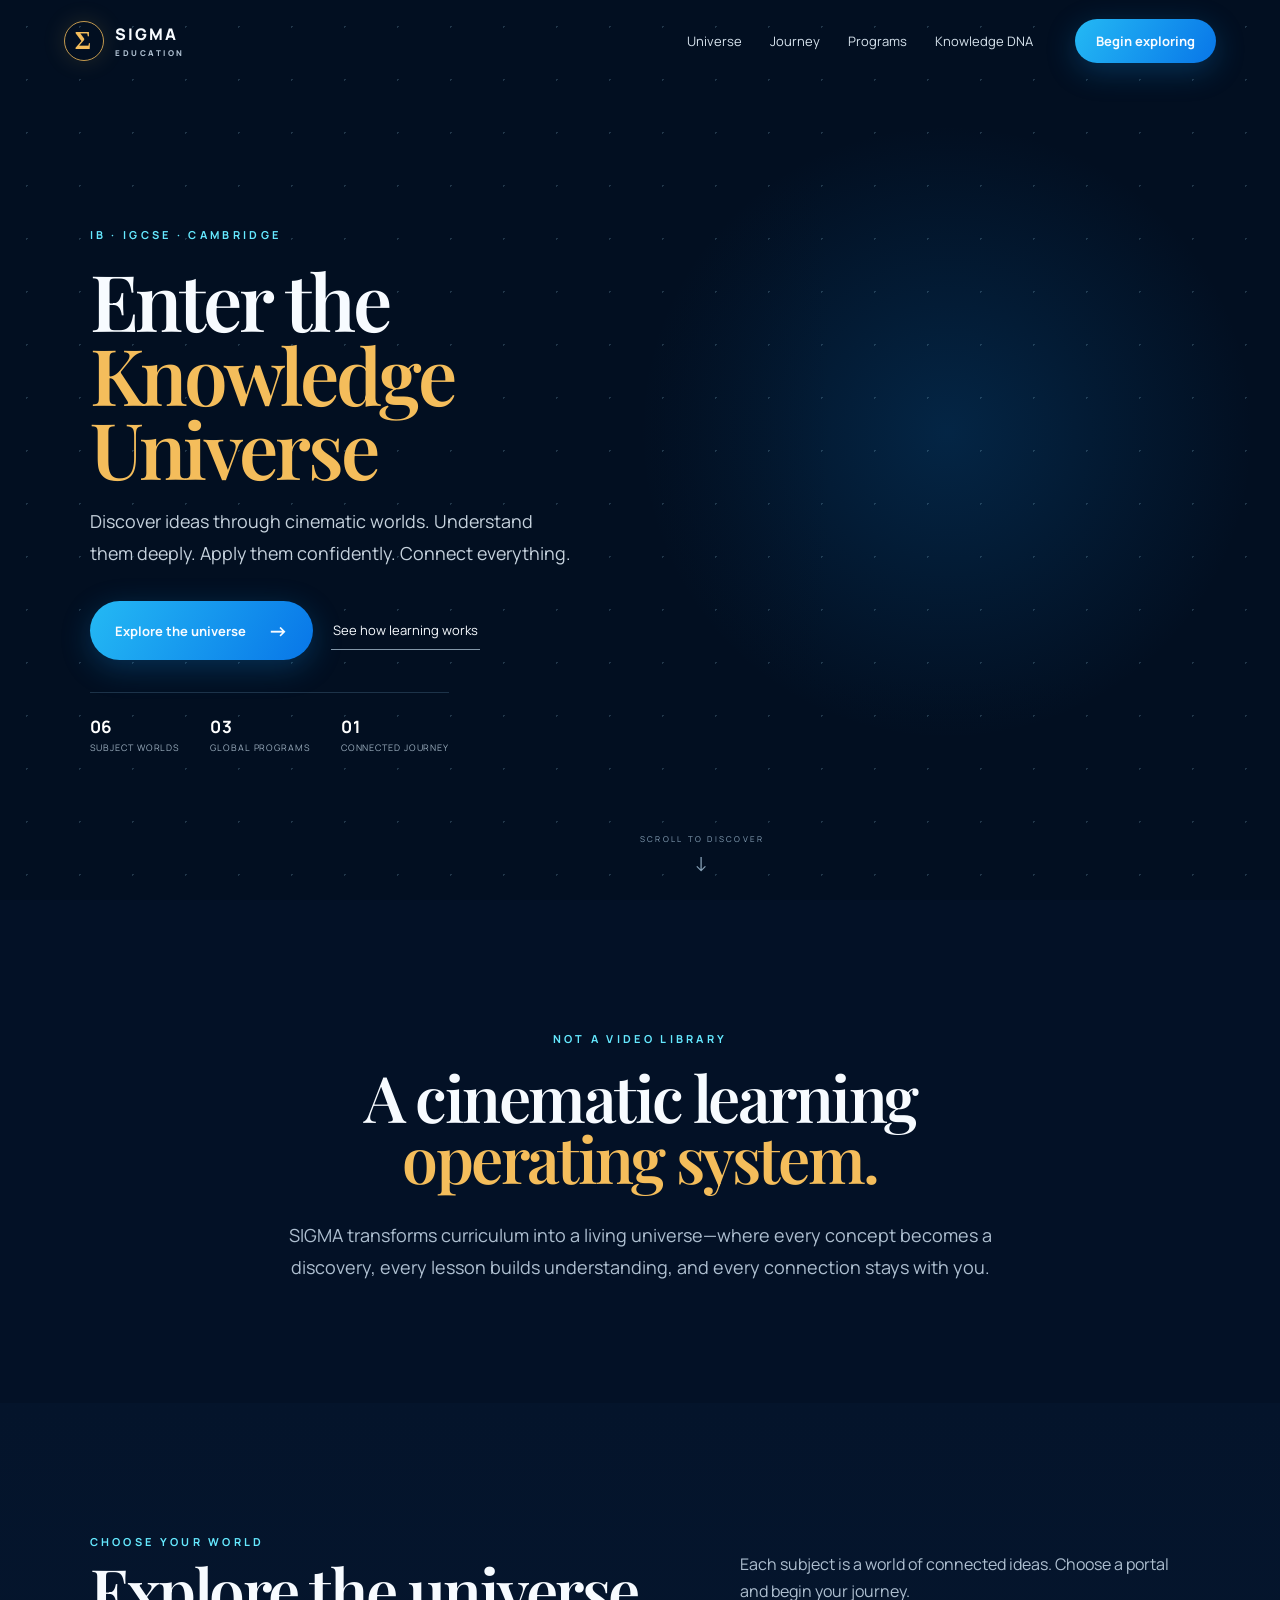
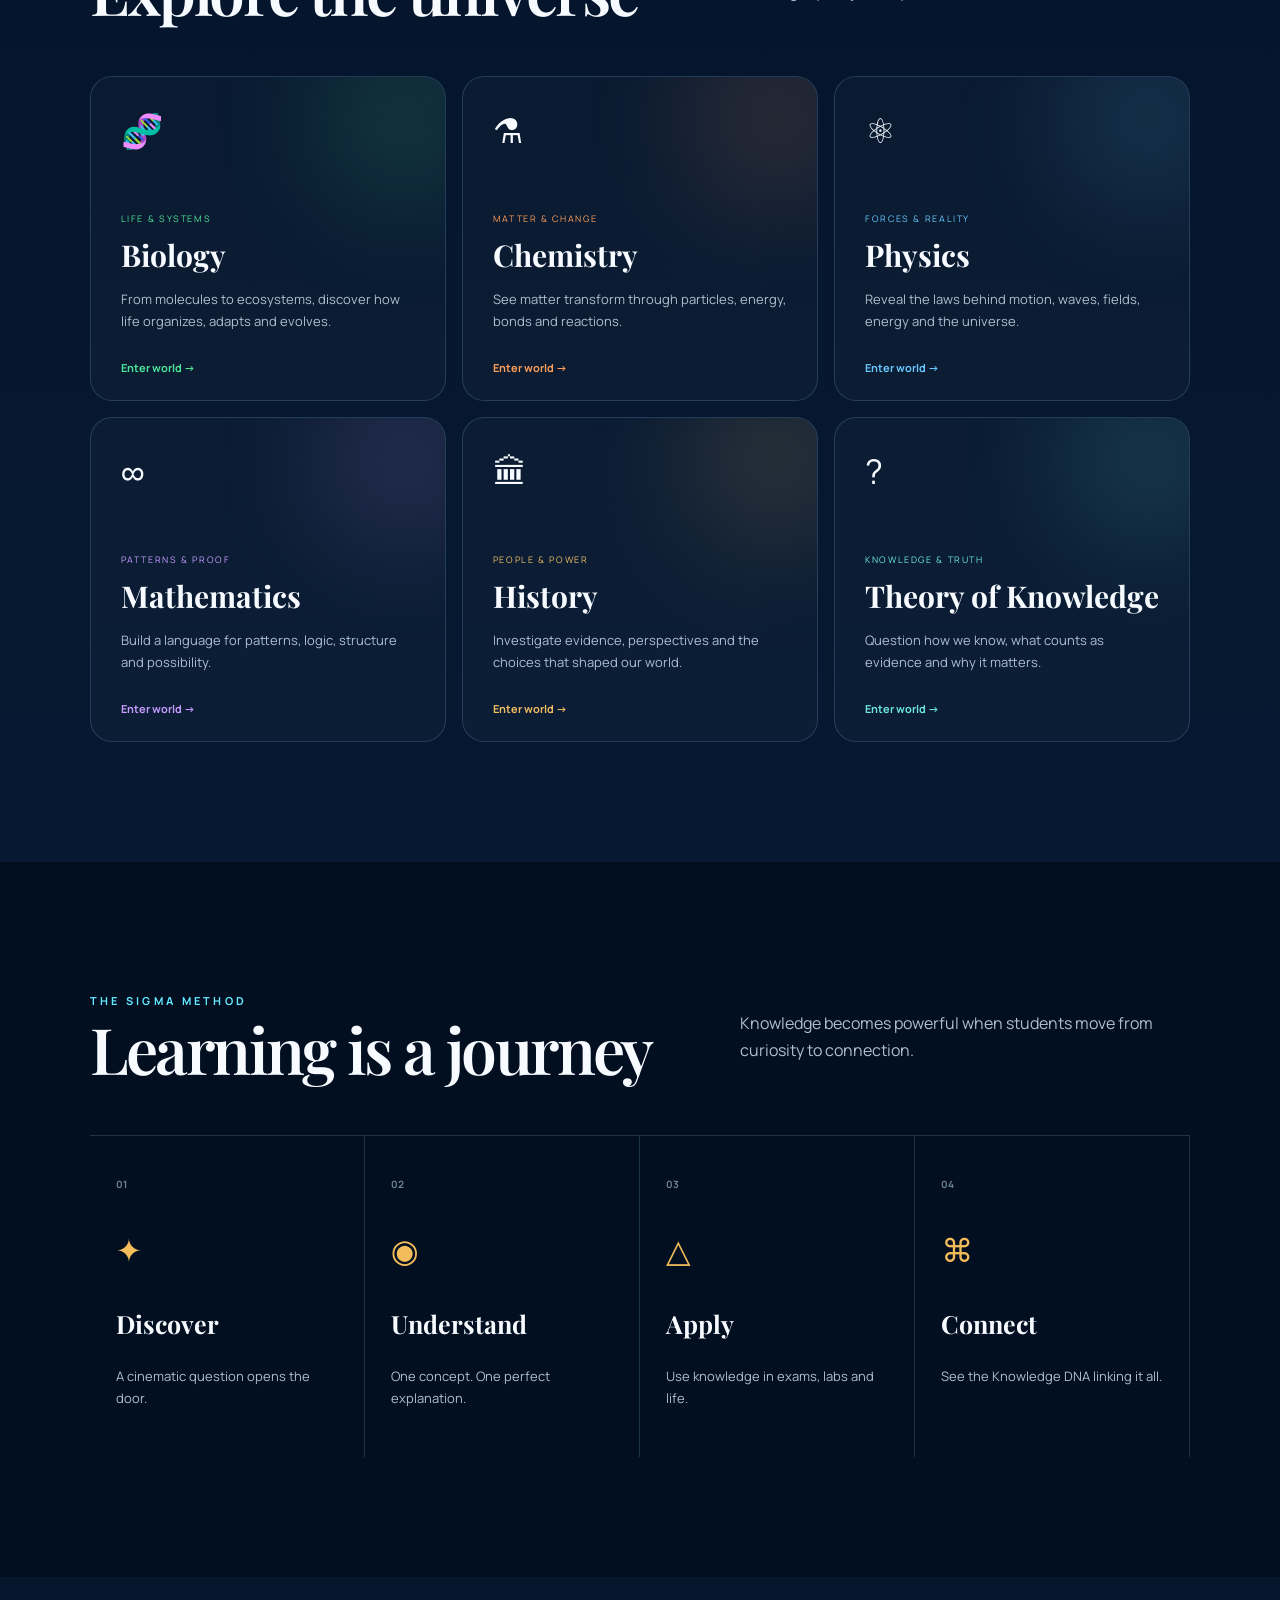
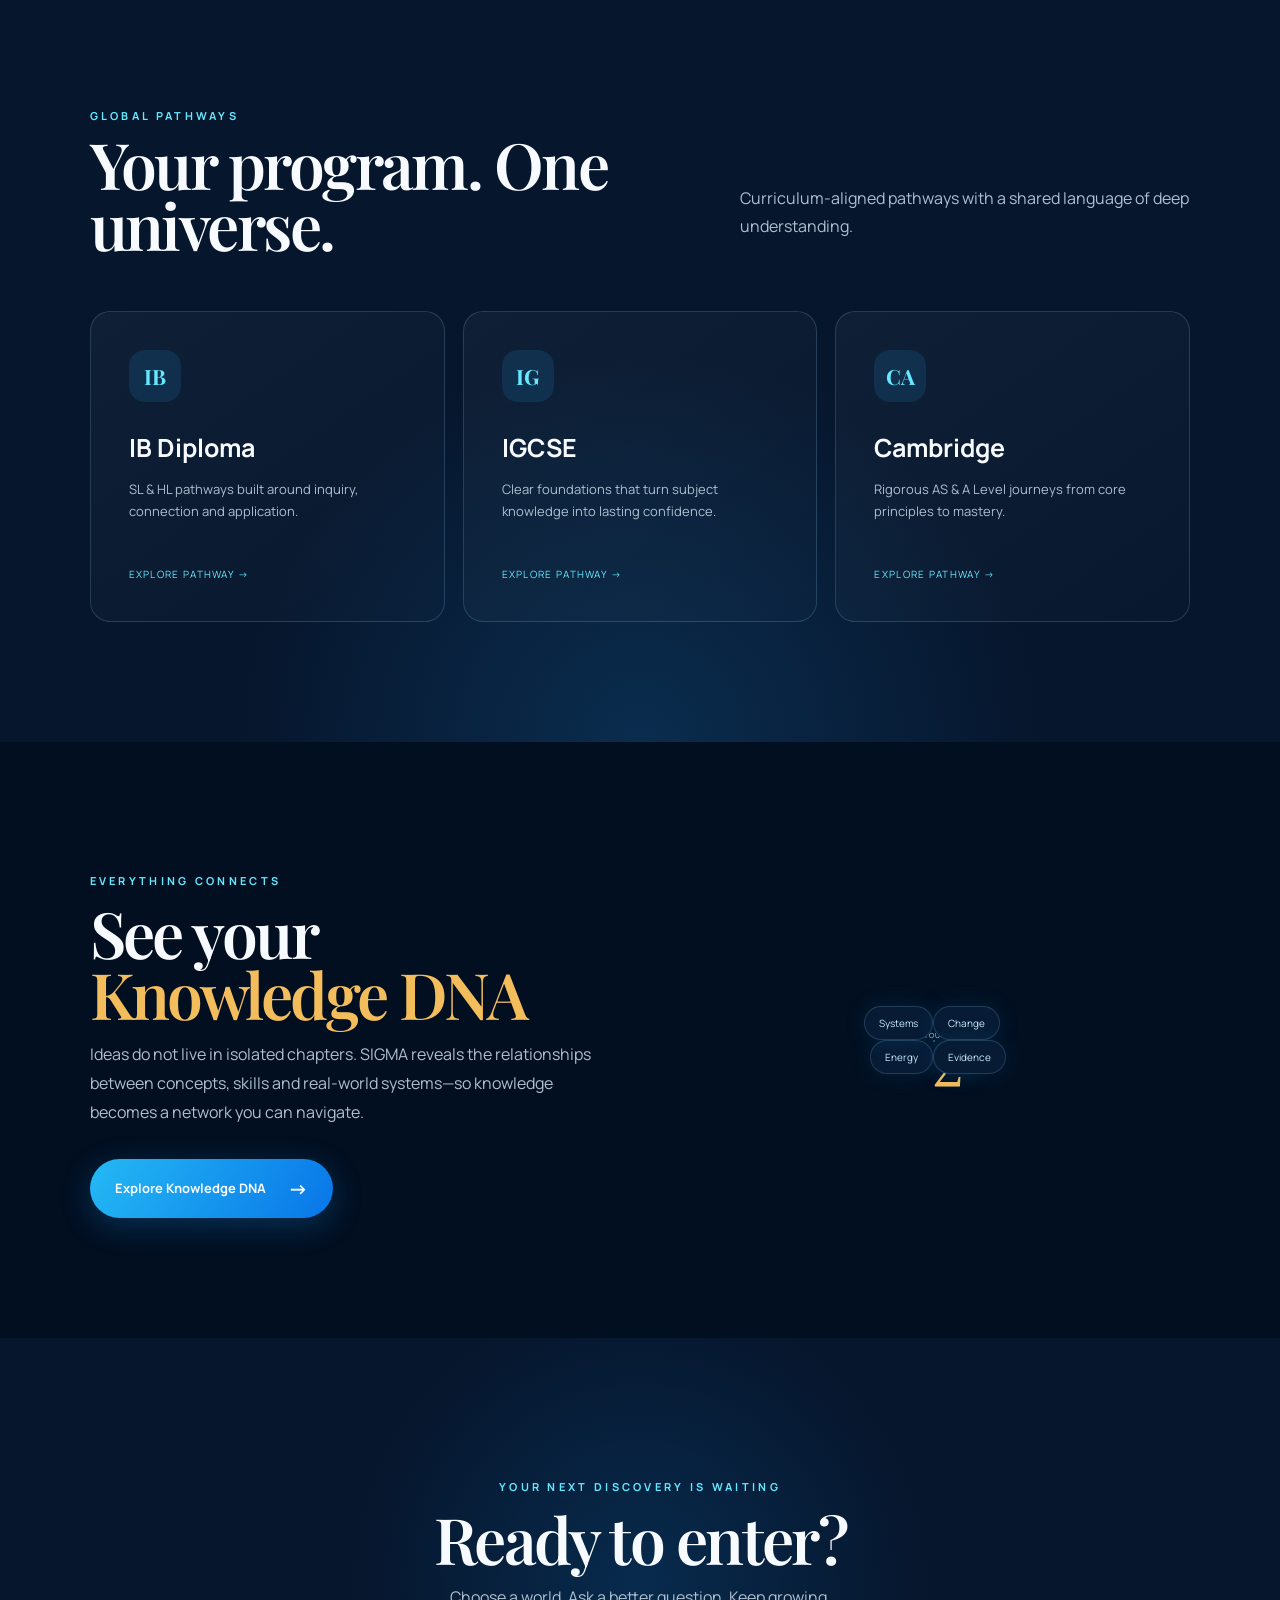
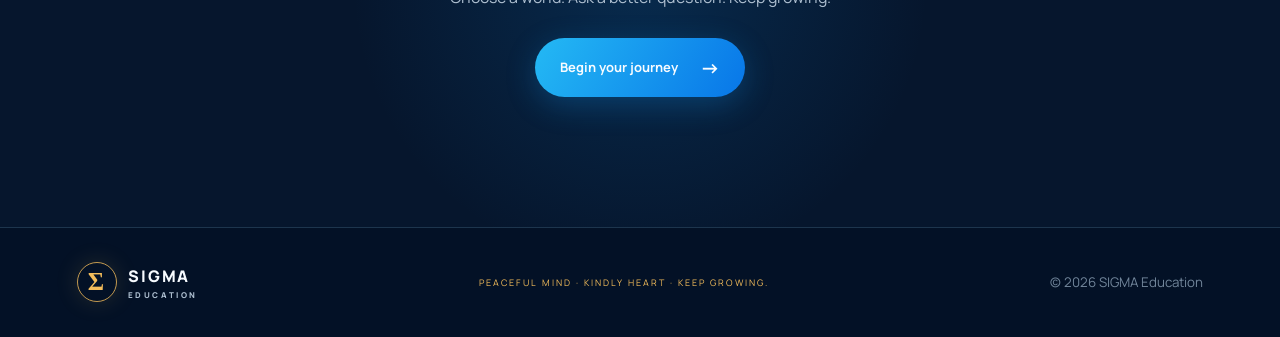
==== index.html @ 99dbd0fa "SIGMA EDUCATION V1.0" ====
<!doctype html>
<html lang="en">
<head>
  <meta charset="utf-8">
  <meta name="viewport" content="width=device-width,initial-scale=1">
  <meta name="theme-color" content="#041329">
  <meta name="description" content="SIGMA Education — a cinematic learning operating system for IB, IGCSE and Cambridge students.">
  <title>SIGMA Education — Knowledge Universe</title>
  <link rel="preconnect" href="https://fonts.googleapis.com">
  <link rel="preconnect" href="https://fonts.gstatic.com" crossorigin>
  <link href="https://fonts.googleapis.com/css2?family=Manrope:wght@400;500;600;700;800&family=Playfair+Display:wght@600;700&display=swap" rel="stylesheet">
  <link rel="stylesheet" href="styles.css">
  <script src="script.js" defer></script>
</head>
<body>
  <div class="progress" aria-hidden="true"></div>
  <header class="nav">
    <a class="brand" href="#home" aria-label="SIGMA Education home">
      <span class="brand-mark">Σ</span>
      <span>SIGMA <small>EDUCATION</small></span>
    </a>
    <button class="menu" aria-label="Open navigation" aria-expanded="false">☰</button>
    <nav>
      <a href="#universe">Universe</a>
      <a href="#journey">Journey</a>
      <a href="#programs">Programs</a>
      <a href="#dna">Knowledge DNA</a>
    </nav>
    <a class="nav-cta" href="#universe">Begin exploring</a>
  </header>

  <main>
    <section class="hero" id="home">
      <div class="stars" aria-hidden="true"></div>
      <div class="hero-copy reveal">
        <p class="eyebrow">IB · IGCSE · CAMBRIDGE</p>
        <h1>Enter the<br><span>Knowledge Universe</span></h1>
        <p class="lede">Discover ideas through cinematic worlds. Understand them deeply. Apply them confidently. Connect everything.</p>
        <div class="actions">
          <a class="primary" href="#universe">Explore the universe <span>→</span></a>
          <a class="secondary" href="#journey">See how learning works</a>
        </div>
        <div class="proof">
          <span><b>06</b> Subject worlds</span>
          <span><b>03</b> Global programs</span>
          <span><b>01</b> Connected journey</span>
        </div>
      </div>
      <div class="hero-art" role="img" aria-label="Professor Owl, Cricket, Little Ant and Sigma Water entering the Knowledge Universe"></div>
      <a class="scroll" href="#manifesto">SCROLL TO DISCOVER <i>↓</i></a>
    </section>

    <section class="manifesto section" id="manifesto">
      <p class="eyebrow">NOT A VIDEO LIBRARY</p>
      <h2>A cinematic learning<br><span>operating system.</span></h2>
      <p>SIGMA transforms curriculum into a living universe—where every concept becomes a discovery, every lesson builds understanding, and every connection stays with you.</p>
    </section>

    <section class="section universe" id="universe">
      <div class="section-head reveal">
        <div><p class="eyebrow">CHOOSE YOUR WORLD</p><h2>Explore the universe</h2></div>
        <p>Each subject is a world of connected ideas. Choose a portal and begin your journey.</p>
      </div>
      <div class="world-grid">
        <article class="world bio reveal"><span class="icon">🧬</span><small>LIFE & SYSTEMS</small><h3>Biology</h3><p>From molecules to ecosystems, discover how life organizes, adapts and evolves.</p><a href="#journey">Enter world →</a></article>
        <article class="world chem reveal"><span class="icon">⚗️</span><small>MATTER & CHANGE</small><h3>Chemistry</h3><p>See matter transform through particles, energy, bonds and reactions.</p><a href="#journey">Enter world →</a></article>
        <article class="world phys reveal"><span class="icon">⚛️</span><small>FORCES & REALITY</small><h3>Physics</h3><p>Reveal the laws behind motion, waves, fields, energy and the universe.</p><a href="#journey">Enter world →</a></article>
        <article class="world math reveal"><span class="icon">∞</span><small>PATTERNS & PROOF</small><h3>Mathematics</h3><p>Build a language for patterns, logic, structure and possibility.</p><a href="#journey">Enter world →</a></article>
        <article class="world history reveal"><span class="icon">🏛</span><small>PEOPLE & POWER</small><h3>History</h3><p>Investigate evidence, perspectives and the choices that shaped our world.</p><a href="#journey">Enter world →</a></article>
        <article class="world tok reveal"><span class="icon">?</span><small>KNOWLEDGE & TRUTH</small><h3>Theory of Knowledge</h3><p>Question how we know, what counts as evidence and why it matters.</p><a href="#journey">Enter world →</a></article>
      </div>
    </section>

    <section class="section journey" id="journey">
      <div class="section-head reveal">
        <div><p class="eyebrow">THE SIGMA METHOD</p><h2>Learning is a journey</h2></div>
        <p>Knowledge becomes powerful when students move from curiosity to connection.</p>
      </div>
      <div class="steps">
        <article class="reveal"><b>01</b><span>✦</span><h3>Discover</h3><p>A cinematic question opens the door.</p></article>
        <article class="reveal"><b>02</b><span>◉</span><h3>Understand</h3><p>One concept. One perfect explanation.</p></article>
        <article class="reveal"><b>03</b><span>△</span><h3>Apply</h3><p>Use knowledge in exams, labs and life.</p></article>
        <article class="reveal"><b>04</b><span>⌘</span><h3>Connect</h3><p>See the Knowledge DNA linking it all.</p></article>
      </div>
    </section>

    <section class="section programs" id="programs">
      <div class="section-head reveal">
        <div><p class="eyebrow">GLOBAL PATHWAYS</p><h2>Your program. One universe.</h2></div>
        <p>Curriculum-aligned pathways with a shared language of deep understanding.</p>
      </div>
      <div class="program-grid">
        <article class="reveal"><strong>IB</strong><h3>IB Diploma</h3><p>SL & HL pathways built around inquiry, connection and application.</p><span>EXPLORE PATHWAY →</span></article>
        <article class="reveal"><strong>IG</strong><h3>IGCSE</h3><p>Clear foundations that turn subject knowledge into lasting confidence.</p><span>EXPLORE PATHWAY →</span></article>
        <article class="reveal"><strong>CA</strong><h3>Cambridge</h3><p>Rigorous AS & A Level journeys from core principles to mastery.</p><span>EXPLORE PATHWAY →</span></article>
      </div>
    </section>

    <section class="section dna" id="dna">
      <div class="dna-copy reveal">
        <p class="eyebrow">EVERYTHING CONNECTS</p>
        <h2>See your<br><span>Knowledge DNA</span></h2>
        <p>Ideas do not live in isolated chapters. SIGMA reveals the relationships between concepts, skills and real-world systems—so knowledge becomes a network you can navigate.</p>
        <a class="primary" href="#home">Explore Knowledge DNA <span>→</span></a>
      </div>
      <div class="orbit reveal" aria-label="Animated knowledge network">
        <div class="ring r1"></div><div class="ring r2"></div><div class="ring r3"></div>
        <div class="core">Σ<small>YOU</small></div>
        <i class="node n1">DNA</i><i class="node n2">Energy</i><i class="node n3">Systems</i><i class="node n4">Change</i><i class="node n5">Evidence</i>
      </div>
    </section>

    <section class="closing">
      <p class="eyebrow">YOUR NEXT DISCOVERY IS WAITING</p>
      <h2>Ready to enter?</h2>
      <p>Choose a world. Ask a better question. Keep growing.</p>
      <a class="primary" href="#universe">Begin your journey <span>→</span></a>
    </section>
  </main>

  <footer>
    <div class="brand"><span class="brand-mark">Σ</span><span>SIGMA <small>EDUCATION</small></span></div>
    <p>PEACEFUL MIND · KINDLY HEART · KEEP GROWING.</p>
    <small>© 2026 SIGMA Education</small>
  </footer>
</body>
</html>
---- styles.css ----
:root{--navy:#031126;--navy2:#071c37;--blue:#22b9ff;--cyan:#65e9ff;--gold:#f4bd5b;--text:#f7fbff;--muted:#aebfd0;--line:rgba(150,214,255,.18)}
*{box-sizing:border-box}html{scroll-behavior:smooth}body{margin:0;background:var(--navy);color:var(--text);font-family:Manrope,system-ui,sans-serif;overflow-x:hidden}a{color:inherit;text-decoration:none}.progress{position:fixed;inset:0 auto auto 0;height:2px;background:linear-gradient(90deg,var(--blue),var(--gold));width:0;z-index:100}
.nav{height:82px;position:fixed;z-index:50;top:0;left:0;right:0;display:flex;align-items:center;gap:42px;padding:0 max(5vw,24px);border-bottom:1px solid transparent;transition:.3s}.nav.scrolled{height:68px;background:rgba(3,17,38,.86);backdrop-filter:blur(18px);border-color:var(--line)}.brand{display:flex;align-items:center;gap:11px;font-weight:800;letter-spacing:.12em}.brand-mark{display:grid;place-items:center;width:40px;height:40px;border:1px solid rgba(244,189,91,.8);border-radius:50%;font-family:serif;font-size:25px;color:var(--gold);box-shadow:0 0 24px rgba(244,189,91,.14)}.brand small{display:block;font-size:8px;letter-spacing:.32em;color:var(--muted);margin-top:2px}.nav nav{display:flex;gap:28px;margin-left:auto}.nav nav a{font-size:13px;color:#d7e3ed}.nav nav a:hover{color:var(--cyan)}.nav-cta,.primary{border-radius:100px;background:linear-gradient(120deg,#24b9f4,#0876e8);padding:13px 21px;font-size:13px;font-weight:700;box-shadow:0 8px 30px rgba(18,151,244,.25)}.menu{display:none;background:transparent;color:white;border:0;font-size:22px}
.hero{min-height:100vh;position:relative;display:grid;grid-template-columns:45% 55%;align-items:center;overflow:hidden;background:radial-gradient(circle at 74% 48%,rgba(9,104,176,.25),transparent 29%),#020f21}.hero:after{content:"";position:absolute;inset:0;background:linear-gradient(90deg,#020f21 0%,rgba(2,15,33,.88) 30%,transparent 65%),linear-gradient(0deg,#020f21,transparent 25%);pointer-events:none}.hero-art{position:absolute;inset:0 0 0 25%;background:url("assets/sigma-hero.png") center right/cover no-repeat;z-index:0}.stars{position:absolute;inset:0;z-index:1;background-image:radial-gradient(#aeeaff 1px,transparent 1px);background-size:53px 53px;opacity:.18;animation:drift 22s linear infinite}.hero-copy{z-index:3;position:relative;margin-left:max(7vw,28px);max-width:650px;padding-top:70px}.eyebrow{font-size:11px;letter-spacing:.3em;color:var(--cyan);font-weight:700}.hero h1,.section h2,.closing h2{font-family:"Playfair Display",serif;font-weight:600;line-height:.95;margin:21px 0;font-size:clamp(48px,6.1vw,94px);letter-spacing:-.04em}.hero h1 span,.manifesto h2 span,.dna h2 span{color:var(--gold)}.lede{font-size:clamp(16px,1.4vw,20px);line-height:1.75;max-width:580px;color:#c6d2dd}.actions{display:flex;gap:18px;align-items:center;margin:32px 0}.primary{display:inline-flex;gap:22px;align-items:center;padding:16px 25px}.primary span{font-size:20px}.secondary{font-size:13px;border-bottom:1px solid #8296a8;padding:10px 2px}.proof{display:flex;gap:30px;padding-top:22px;border-top:1px solid var(--line);width:max-content}.proof span{font-size:9px;color:#9badbd;text-transform:uppercase;letter-spacing:.1em}.proof b{display:block;color:white;font-size:17px;margin-bottom:3px}.scroll{position:absolute;z-index:4;bottom:24px;left:50%;font-size:8px;letter-spacing:.28em;color:#88a2b8}.scroll i{display:block;text-align:center;font-size:20px;margin-top:5px;font-style:normal;animation:bob 1.8s infinite}
.section{padding:120px max(7vw,28px)}.manifesto{text-align:center;max-width:1000px;margin:auto}.manifesto h2,.section h2,.closing h2{font-size:clamp(40px,5vw,72px)}.manifesto>p:last-child{max-width:720px;margin:30px auto 0;color:var(--muted);font-size:18px;line-height:1.8}.section-head{display:flex;justify-content:space-between;align-items:end;gap:30px;margin-bottom:55px}.section-head h2{margin:10px 0 0}.section-head>p{max-width:450px;color:var(--muted);line-height:1.7}
.universe{background:linear-gradient(180deg,#04142b,#071932)}.world-grid{display:grid;grid-template-columns:repeat(3,1fr);gap:16px}.world{min-height:325px;border:1px solid var(--line);border-radius:22px;padding:30px;position:relative;overflow:hidden;background:rgba(255,255,255,.025);transition:.35s}.world:after{content:"";position:absolute;width:180px;height:180px;border-radius:50%;filter:blur(60px);opacity:.15;right:-50px;top:-50px;background:var(--accent)}.world:hover{transform:translateY(-7px);border-color:color-mix(in srgb,var(--accent),transparent 45%);box-shadow:0 20px 50px rgba(0,0,0,.24)}.world .icon{font-size:34px;display:block;margin-bottom:52px}.world small{color:var(--accent);letter-spacing:.18em;font-size:9px}.world h3{font-family:"Playfair Display";font-size:30px;margin:8px 0}.world p{color:var(--muted);font-size:13px;line-height:1.7}.world a{position:absolute;bottom:25px;font-size:11px;font-weight:700;color:var(--accent)}.bio{--accent:#4de699}.chem{--accent:#ff9e59}.phys{--accent:#69c8ff}.math{--accent:#c69cff}.history{--accent:#efbd62}.tok{--accent:#6be7e0}
.journey{background:#020f21}.steps{display:grid;grid-template-columns:repeat(4,1fr);border-top:1px solid var(--line)}.steps article{position:relative;padding:35px 26px;border-right:1px solid var(--line)}.steps b{font-size:10px;color:#6d8397}.steps span{display:block;font-size:32px;color:var(--gold);margin:35px 0}.steps h3{font-family:"Playfair Display";font-size:25px}.steps p{font-size:13px;color:var(--muted);line-height:1.7}
.programs{background:radial-gradient(circle at 50% 100%,rgba(23,112,178,.25),transparent 40%),#06162d}.program-grid{display:grid;grid-template-columns:repeat(3,1fr);gap:18px}.program-grid article{padding:38px;border:1px solid var(--line);border-radius:20px;background:linear-gradient(145deg,rgba(255,255,255,.04),rgba(255,255,255,.01))}.program-grid strong{display:grid;place-items:center;width:52px;height:52px;border-radius:16px;background:rgba(37,183,255,.12);color:var(--cyan);font-family:"Playfair Display";font-size:21px}.program-grid h3{font-size:25px;margin:28px 0 10px}.program-grid p{color:var(--muted);font-size:13px;line-height:1.7;min-height:70px}.program-grid span{font-size:10px;letter-spacing:.13em;color:var(--cyan)}
.dna{display:grid;grid-template-columns:1fr 1fr;align-items:center;gap:70px;background:#020f21}.dna h2{margin:15px 0}.dna-copy>p:not(.eyebrow){color:var(--muted);line-height:1.8;max-width:580px;margin-bottom:32px}.orbit{position:relative;aspect-ratio:1;max-width:520px;margin:auto}.ring{position:absolute;border:1px solid rgba(67,200,255,.22);border-radius:50%;inset:15%;animation:spin 22s linear infinite}.r2{inset:4%;animation-direction:reverse;animation-duration:30s}.r3{inset:28%;animation-duration:16s}.core{position:absolute;inset:40%;border-radius:50%;display:grid;place-items:center;background:radial-gradient(circle,#1b8ccb,#052141 65%);box-shadow:0 0 65px rgba(34,185,255,.33);font-family:serif;font-size:52px;color:var(--gold)}.core small{position:absolute;bottom:16%;font:7px Manrope;letter-spacing:.2em;color:#bfeaff}.node{position:absolute;padding:9px 14px;border-radius:100px;border:1px solid var(--line);background:#071b35;font:10px Manrope;color:#caeaff;font-style:normal;box-shadow:0 0 25px rgba(34,185,255,.1)}.n1{top:7%;left:43%}.n2{top:28%;right:0}.n3{bottom:12%;right:15%}.n4{bottom:16%;left:8%}.n5{top:25%;left:0}
.closing{text-align:center;padding:130px 25px;background:radial-gradient(circle at 50% 50%,rgba(12,104,173,.25),transparent 42%),#06162d}.closing h2{margin:15px}.closing>p:not(.eyebrow){color:var(--muted);margin-bottom:30px}footer{min-height:110px;padding:25px max(6vw,25px);display:flex;align-items:center;justify-content:space-between;border-top:1px solid var(--line);gap:30px}footer p{font-size:9px;letter-spacing:.22em;color:var(--gold)}footer>small{color:#71859a}
.reveal{opacity:0;transform:translateY(24px);transition:opacity .8s,transform .8s}.reveal.visible{opacity:1;transform:none}@keyframes drift{to{background-position:53px 53px}}@keyframes bob{50%{transform:translateY(7px)}}@keyframes spin{to{transform:rotate(360deg)}}
@media(max-width:900px){.nav nav,.nav-cta{display:none}.menu{display:block;margin-left:auto}.nav.open nav{display:flex;position:absolute;top:68px;left:18px;right:18px;flex-direction:column;padding:25px;border:1px solid var(--line);border-radius:18px;background:#06172e}.hero{grid-template-columns:1fr}.hero-art{inset:0 0 10% 8%;opacity:.58;background-position:62% center}.hero:after{background:linear-gradient(90deg,rgba(2,15,33,.95),rgba(2,15,33,.25)),linear-gradient(0deg,#020f21,transparent 35%)}.hero-copy{margin:0;padding:130px 28px 80px;align-self:end}.proof{max-width:100%;gap:18px}.world-grid,.program-grid{grid-template-columns:1fr 1fr}.steps{grid-template-columns:1fr 1fr}.dna{grid-template-columns:1fr}.section-head{align-items:start;flex-direction:column}.scroll{display:none}}
@media(max-width:600px){.section{padding:85px 22px}.hero h1{font-size:52px}.actions{align-items:flex-start;flex-direction:column}.world-grid,.program-grid,.steps{grid-template-columns:1fr}.steps article{border-right:0;border-bottom:1px solid var(--line)}.world{min-height:310px}.proof span{font-size:7px}.orbit{width:100%}footer{flex-direction:column;text-align:center;padding:35px}}
@media(prefers-reduced-motion:reduce){*{scroll-behavior:auto!important;animation:none!important;transition:none!important}.reveal{opacity:1;transform:none}}
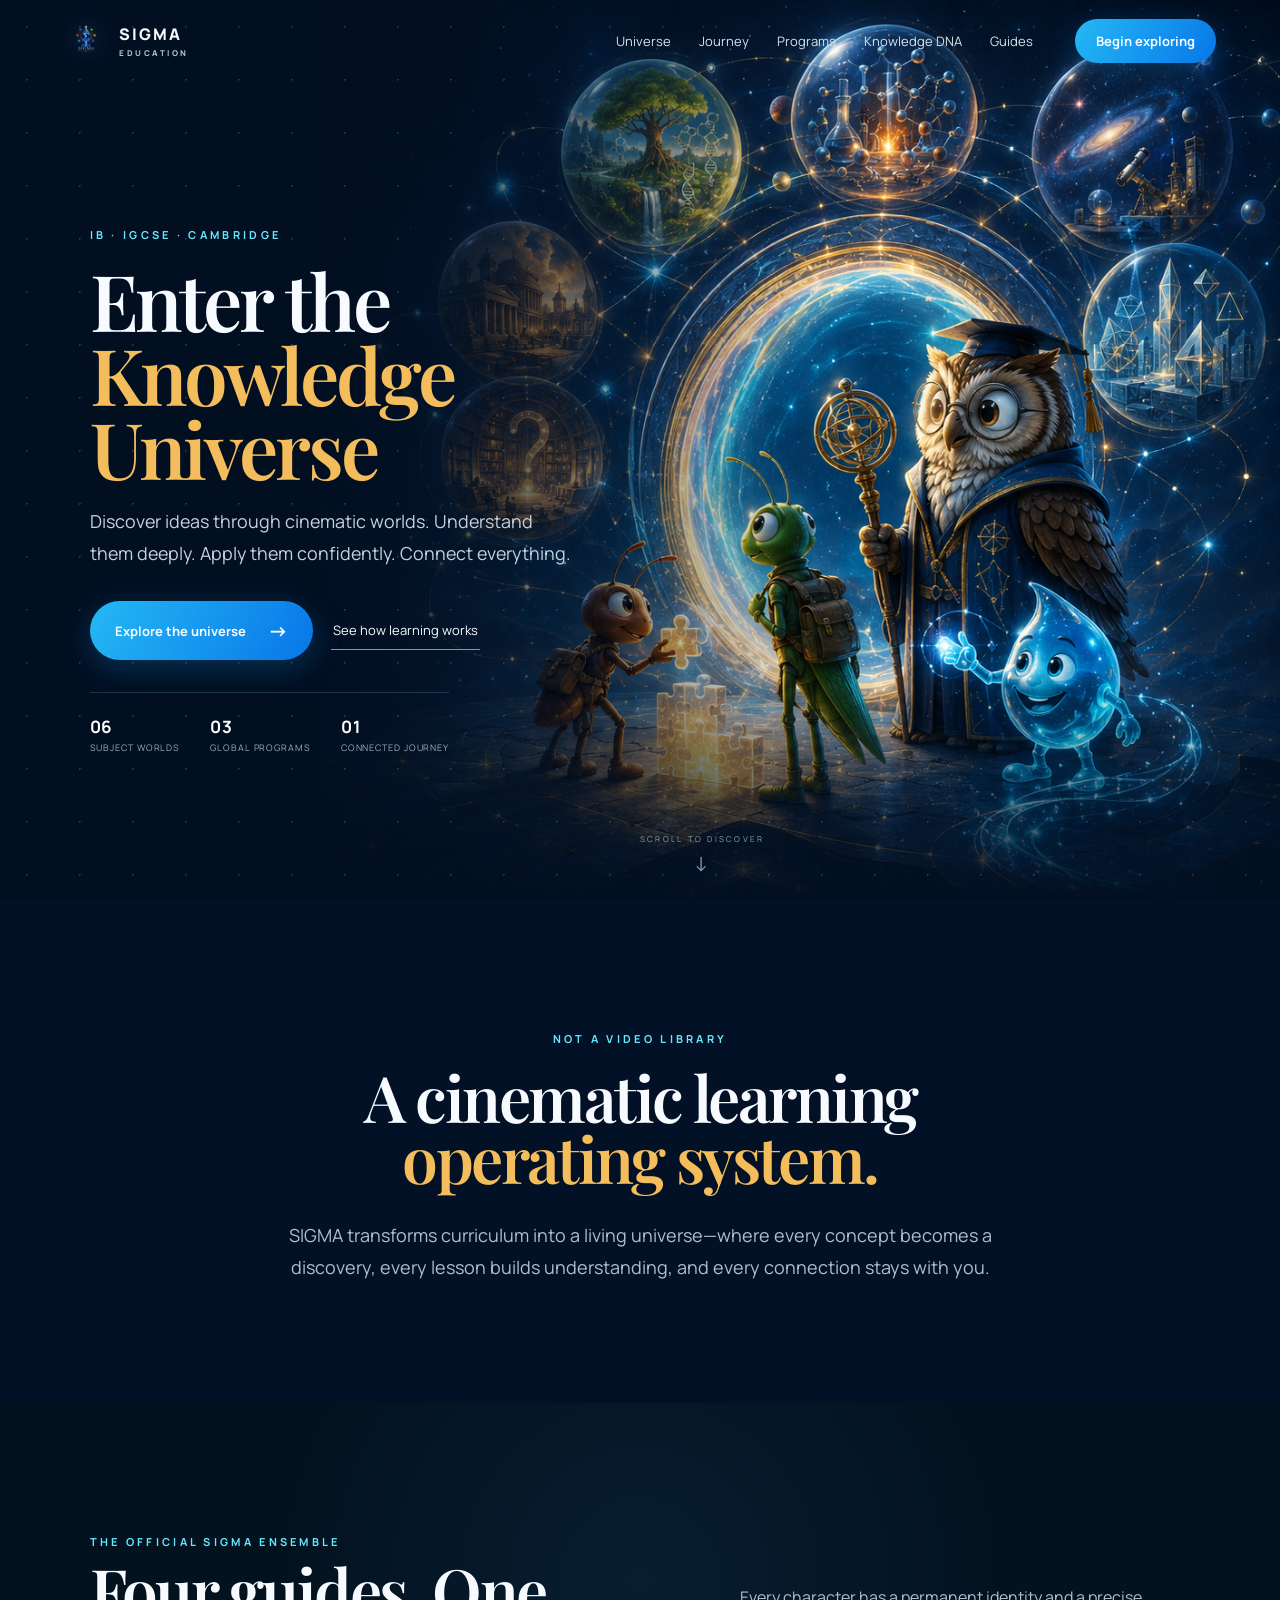
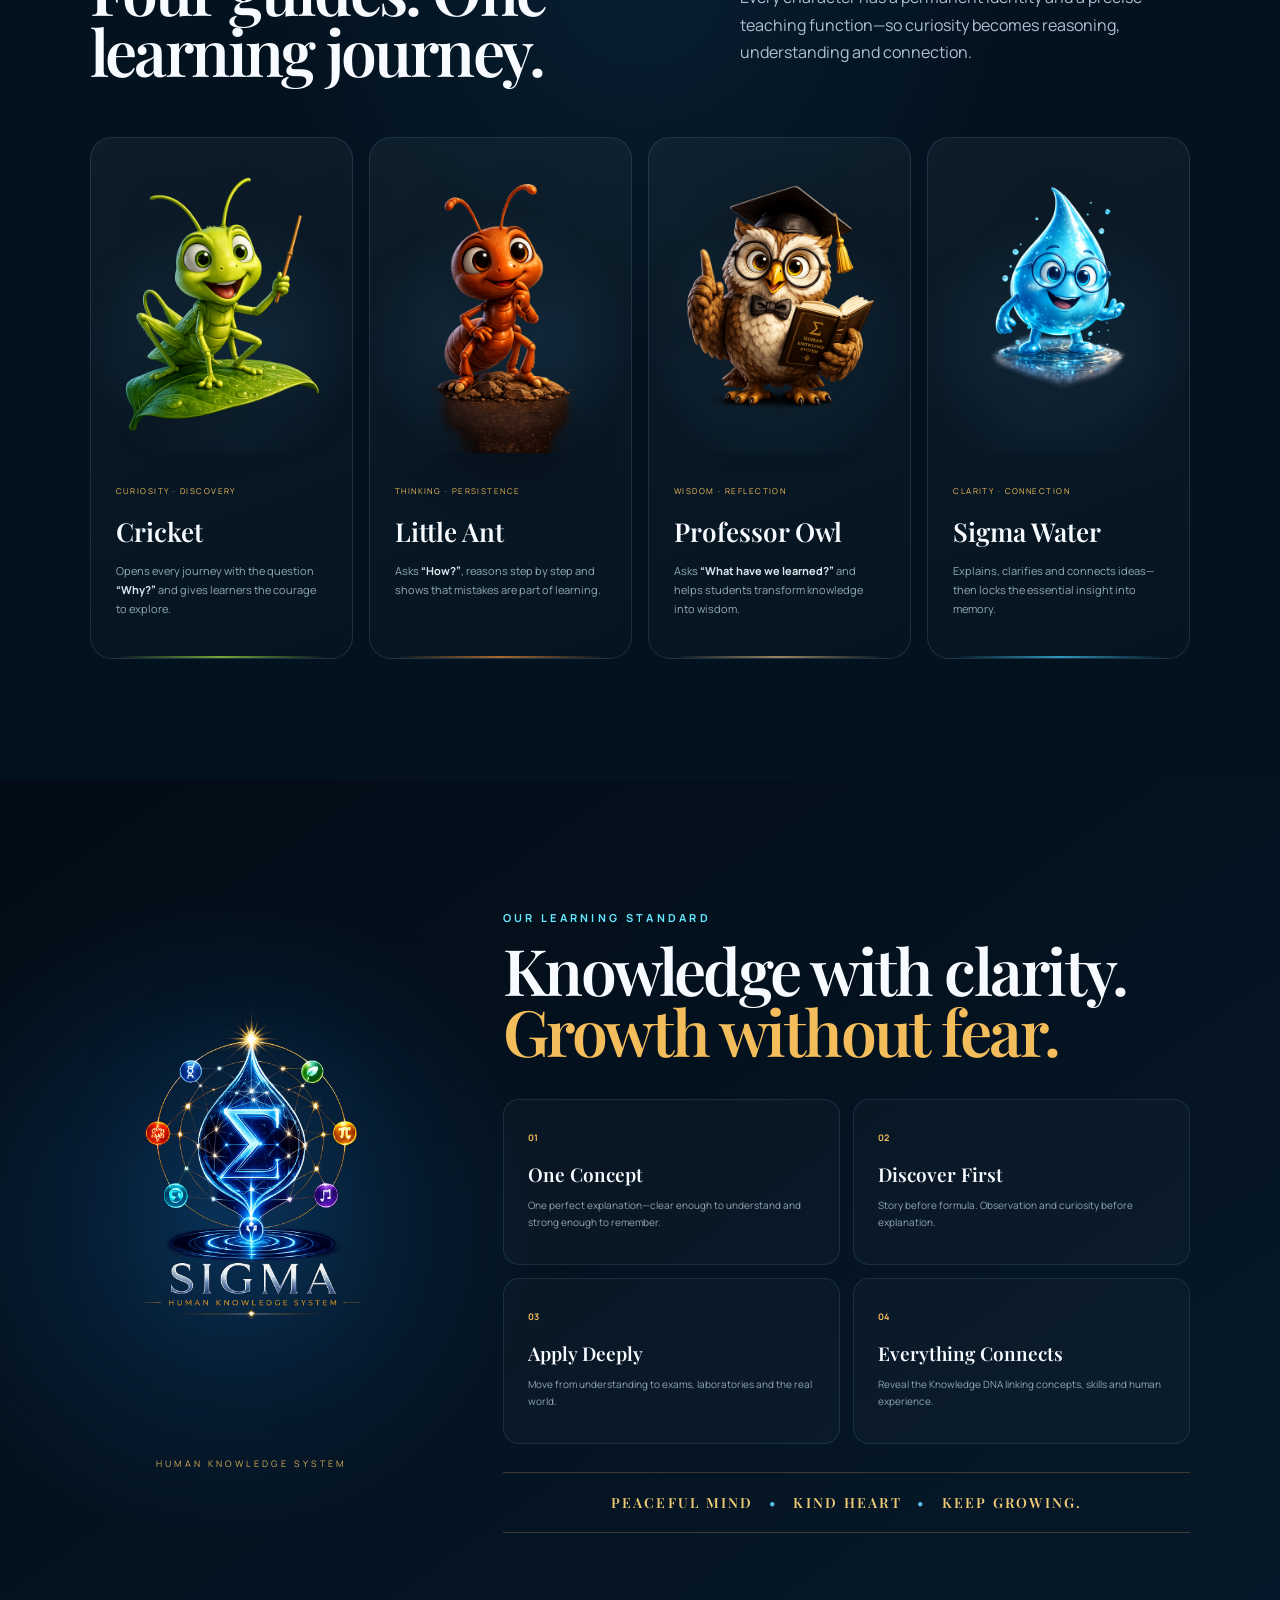
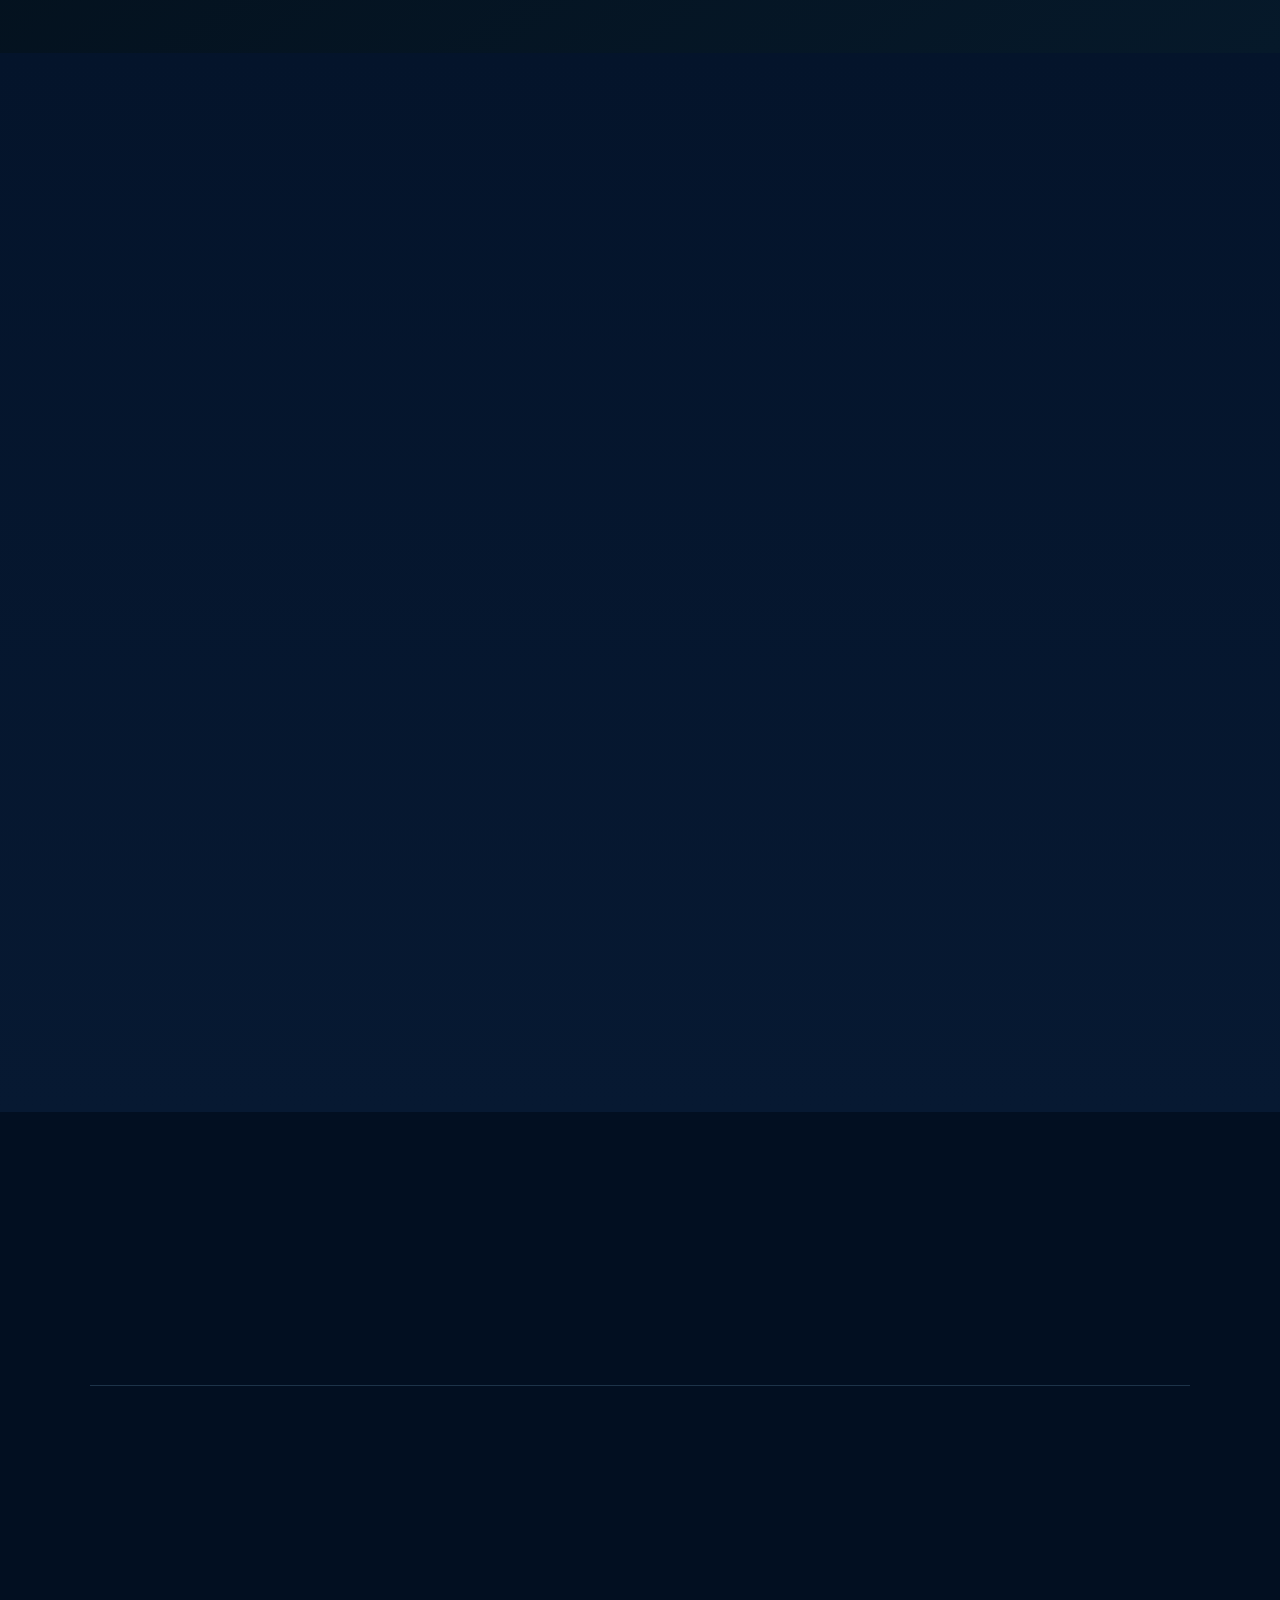
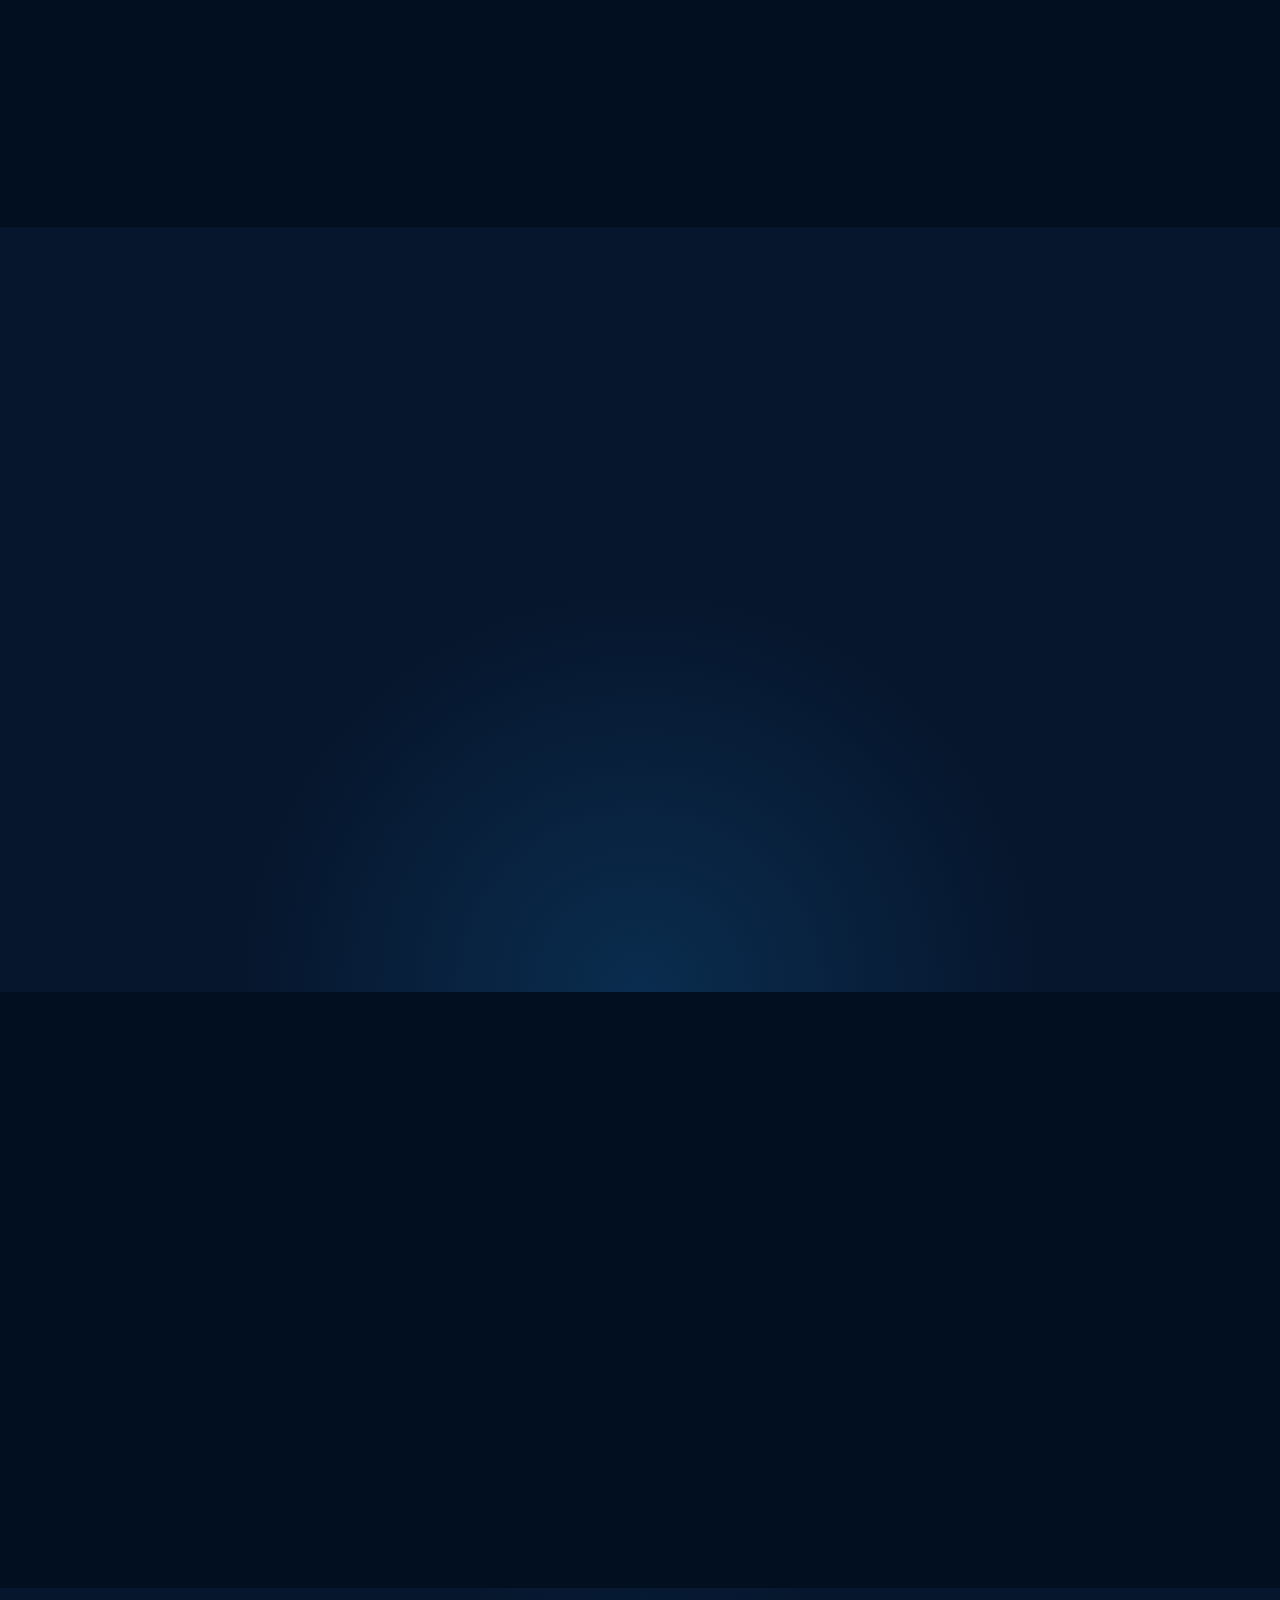
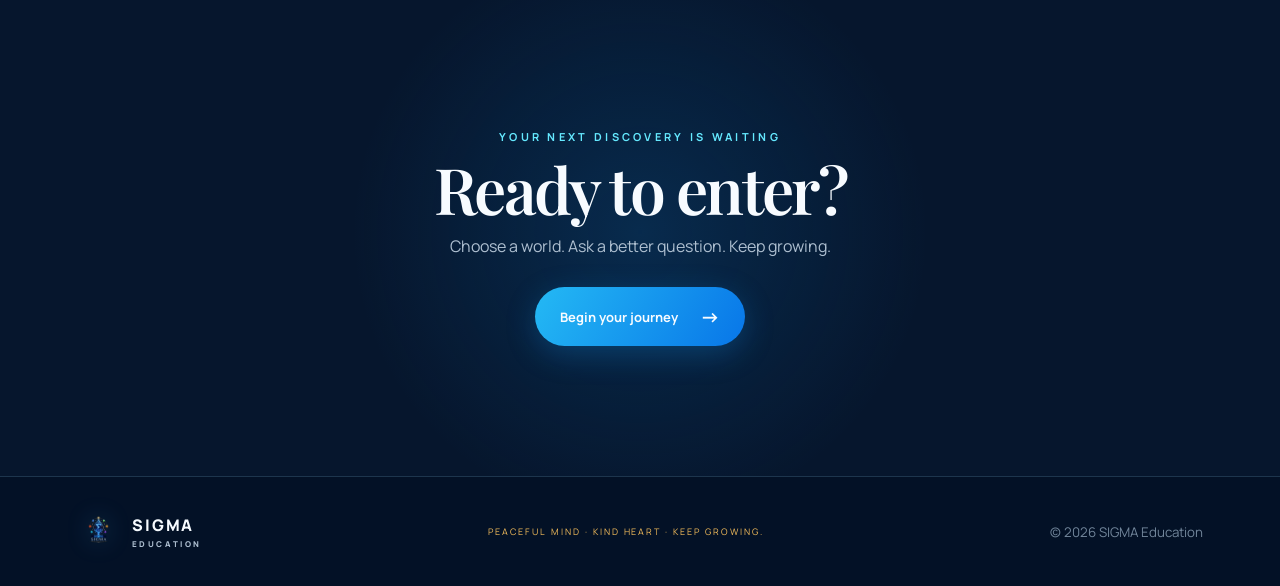
==== commit 502608a3: "SIGMA_WEB_Official_Identity_Update" ====
--- a/index.html
+++ b/index.html
@@ -16,7 +16,7 @@
   <div class="progress" aria-hidden="true"></div>
   <header class="nav">
     <a class="brand" href="#home" aria-label="SIGMA Education home">
-      <span class="brand-mark">Σ</span>
+      <img class="brand-logo" src="sigma-official-logo.png" alt="">
       <span>SIGMA <small>EDUCATION</small></span>
     </a>
     <button class="menu" aria-label="Open navigation" aria-expanded="false">☰</button>
@@ -25,6 +25,7 @@
       <a href="#journey">Journey</a>
       <a href="#programs">Programs</a>
       <a href="#dna">Knowledge DNA</a>
+      <a href="#guides">Guides</a>
     </nav>
     <a class="nav-cta" href="#universe">Begin exploring</a>
   </header>
@@ -56,13 +57,41 @@
       <p>SIGMA transforms curriculum into a living universe—where every concept becomes a discovery, every lesson builds understanding, and every connection stays with you.</p>
     </section>
 
+    <section class="section guides" id="guides">
+      <div class="section-head reveal">
+        <div><p class="eyebrow">THE OFFICIAL SIGMA ENSEMBLE</p><h2>Four guides. One learning journey.</h2></div>
+        <p>Every character has a permanent identity and a precise teaching function—so curiosity becomes reasoning, understanding and connection.</p>
+      </div>
+      <div class="guide-grid">
+        <article class="guide-card cricket reveal"><div class="guide-portrait"><img src="sigma-cricket.png" alt="Cricket, the green curiosity guide"></div><small>CURIOSITY · DISCOVERY</small><h3>Cricket</h3><p>Opens every journey with the question <strong>“Why?”</strong> and gives learners the courage to explore.</p></article>
+        <article class="guide-card ant reveal"><div class="guide-portrait"><img src="sigma-little-ant.png" alt="Little Ant, the orange reasoning guide"></div><small>THINKING · PERSISTENCE</small><h3>Little Ant</h3><p>Asks <strong>“How?”</strong>, reasons step by step and shows that mistakes are part of learning.</p></article>
+        <article class="guide-card owl reveal"><div class="guide-portrait"><img src="sigma-professor-owl.png" alt="Professor Owl, the wisdom guide"></div><small>WISDOM · REFLECTION</small><h3>Professor Owl</h3><p>Asks <strong>“What have we learned?”</strong> and helps students transform knowledge into wisdom.</p></article>
+        <article class="guide-card water reveal"><div class="guide-portrait"><img src="sigma-water.png" alt="Sigma Water, the knowledge connector"></div><small>CLARITY · CONNECTION</small><h3>Sigma Water</h3><p>Explains, clarifies and connects ideas—then locks the essential insight into memory.</p></article>
+      </div>
+    </section>
+
+    <section class="section sigma-standard" id="standard">
+      <div class="standard-brand reveal"><img src="sigma-official-logo.png" alt="Official SIGMA Human Knowledge System logo"><p>HUMAN KNOWLEDGE SYSTEM</p></div>
+      <div class="standard-copy reveal">
+        <p class="eyebrow">OUR LEARNING STANDARD</p>
+        <h2>Knowledge with clarity.<br><span>Growth without fear.</span></h2>
+        <div class="principle-grid">
+          <article><b>01</b><h3>One Concept</h3><p>One perfect explanation—clear enough to understand and strong enough to remember.</p></article>
+          <article><b>02</b><h3>Discover First</h3><p>Story before formula. Observation and curiosity before explanation.</p></article>
+          <article><b>03</b><h3>Apply Deeply</h3><p>Move from understanding to exams, laboratories and the real world.</p></article>
+          <article><b>04</b><h3>Everything Connects</h3><p>Reveal the Knowledge DNA linking concepts, skills and human experience.</p></article>
+        </div>
+        <blockquote>PEACEFUL MIND <i>•</i> KIND HEART <i>•</i> KEEP GROWING.</blockquote>
+      </div>
+    </section>
+
     <section class="section universe" id="universe">
       <div class="section-head reveal">
         <div><p class="eyebrow">CHOOSE YOUR WORLD</p><h2>Explore the universe</h2></div>
         <p>Each subject is a world of connected ideas. Choose a portal and begin your journey.</p>
       </div>
       <div class="world-grid">
-        <article class="world bio reveal"><span class="icon">🧬</span><small>LIFE & SYSTEMS</small><h3>Biology</h3><p>From molecules to ecosystems, discover how life organizes, adapts and evolves.</p><a href="#journey">Enter world →</a></article>
+        <article class="world bio reveal"><span class="icon">🧬</span><small>LIFE & SYSTEMS</small><h3>Biology</h3><p>From molecules to ecosystems, discover how life organizes, adapts and evolves.</p><a href="biology.html">Enter world →</a></article>
         <article class="world chem reveal"><span class="icon">⚗️</span><small>MATTER & CHANGE</small><h3>Chemistry</h3><p>See matter transform through particles, energy, bonds and reactions.</p><a href="#journey">Enter world →</a></article>
         <article class="world phys reveal"><span class="icon">⚛️</span><small>FORCES & REALITY</small><h3>Physics</h3><p>Reveal the laws behind motion, waves, fields, energy and the universe.</p><a href="#journey">Enter world →</a></article>
         <article class="world math reveal"><span class="icon">∞</span><small>PATTERNS & PROOF</small><h3>Mathematics</h3><p>Build a language for patterns, logic, structure and possibility.</p><a href="#journey">Enter world →</a></article>
@@ -119,8 +148,8 @@
   </main>
 
   <footer>
-    <div class="brand"><span class="brand-mark">Σ</span><span>SIGMA <small>EDUCATION</small></span></div>
-    <p>PEACEFUL MIND · KINDLY HEART · KEEP GROWING.</p>
+    <div class="brand"><img class="brand-logo" src="sigma-official-logo.png" alt=""><span>SIGMA <small>EDUCATION</small></span></div>
+    <p>PEACEFUL MIND · KIND HEART · KEEP GROWING.</p>
     <small>© 2026 SIGMA Education</small>
   </footer>
 </body>
--- a/styles.css
+++ b/styles.css
@@ -1,14 +1,55 @@
 :root{--navy:#031126;--navy2:#071c37;--blue:#22b9ff;--cyan:#65e9ff;--gold:#f4bd5b;--text:#f7fbff;--muted:#aebfd0;--line:rgba(150,214,255,.18)}
 *{box-sizing:border-box}html{scroll-behavior:smooth}body{margin:0;background:var(--navy);color:var(--text);font-family:Manrope,system-ui,sans-serif;overflow-x:hidden}a{color:inherit;text-decoration:none}.progress{position:fixed;inset:0 auto auto 0;height:2px;background:linear-gradient(90deg,var(--blue),var(--gold));width:0;z-index:100}
-.nav{height:82px;position:fixed;z-index:50;top:0;left:0;right:0;display:flex;align-items:center;gap:42px;padding:0 max(5vw,24px);border-bottom:1px solid transparent;transition:.3s}.nav.scrolled{height:68px;background:rgba(3,17,38,.86);backdrop-filter:blur(18px);border-color:var(--line)}.brand{display:flex;align-items:center;gap:11px;font-weight:800;letter-spacing:.12em}.brand-mark{display:grid;place-items:center;width:40px;height:40px;border:1px solid rgba(244,189,91,.8);border-radius:50%;font-family:serif;font-size:25px;color:var(--gold);box-shadow:0 0 24px rgba(244,189,91,.14)}.brand small{display:block;font-size:8px;letter-spacing:.32em;color:var(--muted);margin-top:2px}.nav nav{display:flex;gap:28px;margin-left:auto}.nav nav a{font-size:13px;color:#d7e3ed}.nav nav a:hover{color:var(--cyan)}.nav-cta,.primary{border-radius:100px;background:linear-gradient(120deg,#24b9f4,#0876e8);padding:13px 21px;font-size:13px;font-weight:700;box-shadow:0 8px 30px rgba(18,151,244,.25)}.menu{display:none;background:transparent;color:white;border:0;font-size:22px}
-.hero{min-height:100vh;position:relative;display:grid;grid-template-columns:45% 55%;align-items:center;overflow:hidden;background:radial-gradient(circle at 74% 48%,rgba(9,104,176,.25),transparent 29%),#020f21}.hero:after{content:"";position:absolute;inset:0;background:linear-gradient(90deg,#020f21 0%,rgba(2,15,33,.88) 30%,transparent 65%),linear-gradient(0deg,#020f21,transparent 25%);pointer-events:none}.hero-art{position:absolute;inset:0 0 0 25%;background:url("assets/sigma-hero.png") center right/cover no-repeat;z-index:0}.stars{position:absolute;inset:0;z-index:1;background-image:radial-gradient(#aeeaff 1px,transparent 1px);background-size:53px 53px;opacity:.18;animation:drift 22s linear infinite}.hero-copy{z-index:3;position:relative;margin-left:max(7vw,28px);max-width:650px;padding-top:70px}.eyebrow{font-size:11px;letter-spacing:.3em;color:var(--cyan);font-weight:700}.hero h1,.section h2,.closing h2{font-family:"Playfair Display",serif;font-weight:600;line-height:.95;margin:21px 0;font-size:clamp(48px,6.1vw,94px);letter-spacing:-.04em}.hero h1 span,.manifesto h2 span,.dna h2 span{color:var(--gold)}.lede{font-size:clamp(16px,1.4vw,20px);line-height:1.75;max-width:580px;color:#c6d2dd}.actions{display:flex;gap:18px;align-items:center;margin:32px 0}.primary{display:inline-flex;gap:22px;align-items:center;padding:16px 25px}.primary span{font-size:20px}.secondary{font-size:13px;border-bottom:1px solid #8296a8;padding:10px 2px}.proof{display:flex;gap:30px;padding-top:22px;border-top:1px solid var(--line);width:max-content}.proof span{font-size:9px;color:#9badbd;text-transform:uppercase;letter-spacing:.1em}.proof b{display:block;color:white;font-size:17px;margin-bottom:3px}.scroll{position:absolute;z-index:4;bottom:24px;left:50%;font-size:8px;letter-spacing:.28em;color:#88a2b8}.scroll i{display:block;text-align:center;font-size:20px;margin-top:5px;font-style:normal;animation:bob 1.8s infinite}
+.nav{height:82px;position:fixed;z-index:50;top:0;left:0;right:0;display:flex;align-items:center;gap:42px;padding:0 max(5vw,24px);border-bottom:1px solid transparent;transition:.3s}.nav.scrolled{height:68px;background:rgba(3,17,38,.86);backdrop-filter:blur(18px);border-color:var(--line)}.brand{display:flex;align-items:center;gap:11px;font-weight:800;letter-spacing:.12em}.brand-mark{display:grid;place-items:center;width:40px;height:40px;border:1px solid rgba(244,189,91,.8);border-radius:50%;font-family:serif;font-size:25px;color:var(--gold);box-shadow:0 0 24px rgba(244,189,91,.14)}.brand-logo{width:44px;height:44px;object-fit:contain;filter:drop-shadow(0 0 12px rgba(71,177,255,.32))}.brand small{display:block;font-size:8px;letter-spacing:.32em;color:var(--muted);margin-top:2px}.nav nav{display:flex;gap:28px;margin-left:auto}.nav nav a{font-size:13px;color:#d7e3ed}.nav nav a:hover{color:var(--cyan)}.nav-cta,.primary{border-radius:100px;background:linear-gradient(120deg,#24b9f4,#0876e8);padding:13px 21px;font-size:13px;font-weight:700;box-shadow:0 8px 30px rgba(18,151,244,.25)}.menu{display:none;background:transparent;color:white;border:0;font-size:22px}
+.hero{min-height:100vh;position:relative;display:grid;grid-template-columns:45% 55%;align-items:center;overflow:hidden;background:radial-gradient(circle at 74% 48%,rgba(9,104,176,.25),transparent 29%),#020f21}.hero:after{content:"";position:absolute;inset:0;background:linear-gradient(90deg,#020f21 0%,rgba(2,15,33,.88) 30%,transparent 65%),linear-gradient(0deg,#020f21,transparent 25%);pointer-events:none}.hero-art{position:absolute;inset:0 0 0 25%;background:url("sigma-hero.png") center right/cover no-repeat;z-index:0}.stars{position:absolute;inset:0;z-index:1;background-image:radial-gradient(#aeeaff 1px,transparent 1px);background-size:53px 53px;opacity:.18;animation:drift 22s linear infinite}.hero-copy{z-index:3;position:relative;margin-left:max(7vw,28px);max-width:650px;padding-top:70px}.eyebrow{font-size:11px;letter-spacing:.3em;color:var(--cyan);font-weight:700}.hero h1,.section h2,.closing h2{font-family:"Playfair Display",serif;font-weight:600;line-height:.95;margin:21px 0;font-size:clamp(48px,6.1vw,94px);letter-spacing:-.04em}.hero h1 span,.manifesto h2 span,.dna h2 span{color:var(--gold)}.lede{font-size:clamp(16px,1.4vw,20px);line-height:1.75;max-width:580px;color:#c6d2dd}.actions{display:flex;gap:18px;align-items:center;margin:32px 0}.primary{display:inline-flex;gap:22px;align-items:center;padding:16px 25px}.primary span{font-size:20px}.secondary{font-size:13px;border-bottom:1px solid #8296a8;padding:10px 2px}.proof{display:flex;gap:30px;padding-top:22px;border-top:1px solid var(--line);width:max-content}.proof span{font-size:9px;color:#9badbd;text-transform:uppercase;letter-spacing:.1em}.proof b{display:block;color:white;font-size:17px;margin-bottom:3px}.scroll{position:absolute;z-index:4;bottom:24px;left:50%;font-size:8px;letter-spacing:.28em;color:#88a2b8}.scroll i{display:block;text-align:center;font-size:20px;margin-top:5px;font-style:normal;animation:bob 1.8s infinite}
 .section{padding:120px max(7vw,28px)}.manifesto{text-align:center;max-width:1000px;margin:auto}.manifesto h2,.section h2,.closing h2{font-size:clamp(40px,5vw,72px)}.manifesto>p:last-child{max-width:720px;margin:30px auto 0;color:var(--muted);font-size:18px;line-height:1.8}.section-head{display:flex;justify-content:space-between;align-items:end;gap:30px;margin-bottom:55px}.section-head h2{margin:10px 0 0}.section-head>p{max-width:450px;color:var(--muted);line-height:1.7}
 .universe{background:linear-gradient(180deg,#04142b,#071932)}.world-grid{display:grid;grid-template-columns:repeat(3,1fr);gap:16px}.world{min-height:325px;border:1px solid var(--line);border-radius:22px;padding:30px;position:relative;overflow:hidden;background:rgba(255,255,255,.025);transition:.35s}.world:after{content:"";position:absolute;width:180px;height:180px;border-radius:50%;filter:blur(60px);opacity:.15;right:-50px;top:-50px;background:var(--accent)}.world:hover{transform:translateY(-7px);border-color:color-mix(in srgb,var(--accent),transparent 45%);box-shadow:0 20px 50px rgba(0,0,0,.24)}.world .icon{font-size:34px;display:block;margin-bottom:52px}.world small{color:var(--accent);letter-spacing:.18em;font-size:9px}.world h3{font-family:"Playfair Display";font-size:30px;margin:8px 0}.world p{color:var(--muted);font-size:13px;line-height:1.7}.world a{position:absolute;bottom:25px;font-size:11px;font-weight:700;color:var(--accent)}.bio{--accent:#4de699}.chem{--accent:#ff9e59}.phys{--accent:#69c8ff}.math{--accent:#c69cff}.history{--accent:#efbd62}.tok{--accent:#6be7e0}
 .journey{background:#020f21}.steps{display:grid;grid-template-columns:repeat(4,1fr);border-top:1px solid var(--line)}.steps article{position:relative;padding:35px 26px;border-right:1px solid var(--line)}.steps b{font-size:10px;color:#6d8397}.steps span{display:block;font-size:32px;color:var(--gold);margin:35px 0}.steps h3{font-family:"Playfair Display";font-size:25px}.steps p{font-size:13px;color:var(--muted);line-height:1.7}
 .programs{background:radial-gradient(circle at 50% 100%,rgba(23,112,178,.25),transparent 40%),#06162d}.program-grid{display:grid;grid-template-columns:repeat(3,1fr);gap:18px}.program-grid article{padding:38px;border:1px solid var(--line);border-radius:20px;background:linear-gradient(145deg,rgba(255,255,255,.04),rgba(255,255,255,.01))}.program-grid strong{display:grid;place-items:center;width:52px;height:52px;border-radius:16px;background:rgba(37,183,255,.12);color:var(--cyan);font-family:"Playfair Display";font-size:21px}.program-grid h3{font-size:25px;margin:28px 0 10px}.program-grid p{color:var(--muted);font-size:13px;line-height:1.7;min-height:70px}.program-grid span{font-size:10px;letter-spacing:.13em;color:var(--cyan)}
 .dna{display:grid;grid-template-columns:1fr 1fr;align-items:center;gap:70px;background:#020f21}.dna h2{margin:15px 0}.dna-copy>p:not(.eyebrow){color:var(--muted);line-height:1.8;max-width:580px;margin-bottom:32px}.orbit{position:relative;aspect-ratio:1;max-width:520px;margin:auto}.ring{position:absolute;border:1px solid rgba(67,200,255,.22);border-radius:50%;inset:15%;animation:spin 22s linear infinite}.r2{inset:4%;animation-direction:reverse;animation-duration:30s}.r3{inset:28%;animation-duration:16s}.core{position:absolute;inset:40%;border-radius:50%;display:grid;place-items:center;background:radial-gradient(circle,#1b8ccb,#052141 65%);box-shadow:0 0 65px rgba(34,185,255,.33);font-family:serif;font-size:52px;color:var(--gold)}.core small{position:absolute;bottom:16%;font:7px Manrope;letter-spacing:.2em;color:#bfeaff}.node{position:absolute;padding:9px 14px;border-radius:100px;border:1px solid var(--line);background:#071b35;font:10px Manrope;color:#caeaff;font-style:normal;box-shadow:0 0 25px rgba(34,185,255,.1)}.n1{top:7%;left:43%}.n2{top:28%;right:0}.n3{bottom:12%;right:15%}.n4{bottom:16%;left:8%}.n5{top:25%;left:0}
 .closing{text-align:center;padding:130px 25px;background:radial-gradient(circle at 50% 50%,rgba(12,104,173,.25),transparent 42%),#06162d}.closing h2{margin:15px}.closing>p:not(.eyebrow){color:var(--muted);margin-bottom:30px}footer{min-height:110px;padding:25px max(6vw,25px);display:flex;align-items:center;justify-content:space-between;border-top:1px solid var(--line);gap:30px}footer p{font-size:9px;letter-spacing:.22em;color:var(--gold)}footer>small{color:#71859a}
+.guides{background:radial-gradient(circle at 50% 18%,rgba(42,126,190,.11),transparent 35%),#03121f}.guide-grid{display:grid;grid-template-columns:repeat(4,1fr);gap:16px}.guide-card{--guide:#5bbbe8;position:relative;overflow:hidden;min-height:500px;padding:0 25px 28px;border:1px solid rgba(130,188,222,.16);border-radius:22px;background:linear-gradient(160deg,rgba(255,255,255,.045),rgba(255,255,255,.012));transition:.35s}.guide-card:hover{transform:translateY(-7px);border-color:rgba(244,189,91,.36);box-shadow:0 25px 70px rgba(0,0,0,.25)}.guide-portrait{height:315px;margin:0 -25px 24px;display:flex;align-items:flex-end;justify-content:center;background:radial-gradient(circle at 50% 65%,rgba(82,169,225,.18),transparent 55%)}.guide-portrait img{width:100%;height:100%;object-fit:contain;object-position:center bottom;filter:drop-shadow(0 18px 25px rgba(0,0,0,.32));transition:.4s}.guide-card:hover img{transform:scale(1.035)}.guide-card small{font-size:8px;letter-spacing:.18em;color:var(--gold)}.guide-card h3{font:600 26px "Playfair Display";margin:15px 0 12px}.guide-card p{font-size:11px;line-height:1.75;color:#91a9b3}.guide-card p strong{color:#dcebf0}.guide-card.cricket{--guide:#a9e53d}.guide-card.ant{--guide:#ef8d33}.guide-card.owl{--guide:#d9b67c}.guide-card.water{--guide:#42cfff}.guide-card:after{content:"";position:absolute;left:25px;right:25px;bottom:0;height:2px;background:linear-gradient(90deg,transparent,var(--guide),transparent);opacity:.7}
+.sigma-standard{display:grid;grid-template-columns:minmax(270px,.8fr) 1.7fr;gap:clamp(45px,7vw,110px);align-items:center;background:radial-gradient(circle at 17% 50%,rgba(28,131,229,.2),transparent 28%),linear-gradient(145deg,#020c16,#06192a)}.standard-brand{text-align:center}.standard-brand img{display:block;width:min(100%,520px);margin:auto;filter:drop-shadow(0 25px 60px rgba(20,126,233,.22))}.standard-brand p{margin-top:18px;color:#d5ad55;font-size:9px;letter-spacing:.34em}.standard-copy h2{font-size:clamp(45px,5vw,72px);margin:15px 0 38px}.standard-copy h2 span{color:var(--gold)}.principle-grid{display:grid;grid-template-columns:1fr 1fr;gap:13px}.principle-grid article{padding:24px;border:1px solid rgba(116,181,219,.15);border-radius:16px;background:rgba(255,255,255,.025)}.principle-grid b{font-size:9px;color:var(--gold)}.principle-grid h3{font:600 19px "Playfair Display";margin:15px 0 8px}.principle-grid p{color:#8fa6b1;font-size:10px;line-height:1.65}.standard-copy blockquote{margin:28px 0 0;padding:20px;border-block:1px solid rgba(244,189,91,.22);color:#f1cc77;font:600 clamp(10px,1.1vw,14px) "Playfair Display";letter-spacing:.16em;text-align:center}.standard-copy blockquote i{margin:0 10px;color:#5bbbe8;font-style:normal}
 .reveal{opacity:0;transform:translateY(24px);transition:opacity .8s,transform .8s}.reveal.visible{opacity:1;transform:none}@keyframes drift{to{background-position:53px 53px}}@keyframes bob{50%{transform:translateY(7px)}}@keyframes spin{to{transform:rotate(360deg)}}
+@media(max-width:1050px){.guide-grid{grid-template-columns:repeat(2,1fr)}.sigma-standard{grid-template-columns:1fr}.standard-brand img{width:min(72vw,440px)}}
 @media(max-width:900px){.nav nav,.nav-cta{display:none}.menu{display:block;margin-left:auto}.nav.open nav{display:flex;position:absolute;top:68px;left:18px;right:18px;flex-direction:column;padding:25px;border:1px solid var(--line);border-radius:18px;background:#06172e}.hero{grid-template-columns:1fr}.hero-art{inset:0 0 10% 8%;opacity:.58;background-position:62% center}.hero:after{background:linear-gradient(90deg,rgba(2,15,33,.95),rgba(2,15,33,.25)),linear-gradient(0deg,#020f21,transparent 35%)}.hero-copy{margin:0;padding:130px 28px 80px;align-self:end}.proof{max-width:100%;gap:18px}.world-grid,.program-grid{grid-template-columns:1fr 1fr}.steps{grid-template-columns:1fr 1fr}.dna{grid-template-columns:1fr}.section-head{align-items:start;flex-direction:column}.scroll{display:none}}
-@media(max-width:600px){.section{padding:85px 22px}.hero h1{font-size:52px}.actions{align-items:flex-start;flex-direction:column}.world-grid,.program-grid,.steps{grid-template-columns:1fr}.steps article{border-right:0;border-bottom:1px solid var(--line)}.world{min-height:310px}.proof span{font-size:7px}.orbit{width:100%}footer{flex-direction:column;text-align:center;padding:35px}}
+@media(max-width:600px){.section{padding:85px 22px}.hero h1{font-size:52px}.actions{align-items:flex-start;flex-direction:column}.world-grid,.program-grid,.steps,.guide-grid,.principle-grid{grid-template-columns:1fr}.steps article{border-right:0;border-bottom:1px solid var(--line)}.world{min-height:310px}.proof span{font-size:7px}.orbit{width:100%}.guide-card{min-height:465px}.guide-portrait{height:290px}.standard-copy blockquote{line-height:2}.brand-logo{width:37px;height:37px}footer{flex-direction:column;text-align:center;padding:35px}}
 @media(prefers-reduced-motion:reduce){*{scroll-behavior:auto!important;animation:none!important;transition:none!important}.reveal{opacity:1;transform:none}}
+
+/* Biology universe */
+.biology-page{--bio:#55e29a;--bio-deep:#072a29;background:#03191e}.biology-page .nav.scrolled{background:rgba(3,25,30,.9)}.biology-cta{background:linear-gradient(120deg,#52dd91,#159c8d);box-shadow:0 8px 30px rgba(63,218,146,.2)}.biology-hero{min-height:100vh;position:relative;display:grid;grid-template-columns:52% 48%;align-items:center;overflow:hidden;padding:110px max(7vw,28px) 70px;background:radial-gradient(circle at 78% 45%,rgba(48,207,148,.2),transparent 30%),linear-gradient(145deg,#02141b,#07302d)}.biology-hero:after{content:"";position:absolute;inset:0;background-image:linear-gradient(rgba(89,234,165,.045) 1px,transparent 1px),linear-gradient(90deg,rgba(89,234,165,.045) 1px,transparent 1px);background-size:60px 60px;mask-image:linear-gradient(to right,transparent,black);pointer-events:none}.biology-copy{position:relative;z-index:2;max-width:720px}.breadcrumb{display:inline-block;margin-bottom:44px;font-size:9px;letter-spacing:.2em;color:#86adad}.biology-copy h1{font-family:"Playfair Display";font-size:clamp(48px,5.9vw,88px);line-height:.98;letter-spacing:-.04em;margin:20px 0}.biology-copy h1 span{color:var(--bio)}.course-facts{display:flex;gap:34px;margin-top:44px;padding-top:24px;border-top:1px solid rgba(99,226,165,.18);width:max-content}.course-facts span{font-size:9px;text-transform:uppercase;letter-spacing:.12em;color:#83a7a7}.course-facts b{display:block;color:#e9fff8;font-size:15px;margin-bottom:5px}.biology-visual{position:relative;z-index:2;aspect-ratio:1;max-width:590px;margin:auto}.living-cell{position:absolute;inset:29%;border:1px solid rgba(102,255,184,.62);border-radius:44% 56% 52% 48%;display:grid;place-items:center;background:radial-gradient(circle at 40% 35%,#55ebb0,#126c67 42%,#082d39 72%);box-shadow:0 0 80px rgba(71,227,162,.38),inset 0 0 45px rgba(174,255,224,.22);animation:cellPulse 5s ease-in-out infinite}.living-cell:before,.living-cell:after{content:"";position:absolute;border:1px solid rgba(210,255,238,.32);border-radius:50%;inset:18%;transform:rotate(35deg)}.living-cell:after{inset:31%;transform:rotate(-28deg)}.living-cell span{z-index:2;font:700 11px Manrope;letter-spacing:.18em;color:#eafff7}.living-cell i{position:absolute;width:12px;height:12px;border-radius:50%;background:#d6ff76;box-shadow:0 0 16px #bcff5c}.living-cell i:nth-of-type(1){left:18%;top:47%}.living-cell i:nth-of-type(2){right:23%;top:25%}.living-cell i:nth-of-type(3){right:18%;bottom:25%}.bio-orbit{position:absolute;border:1px solid rgba(104,239,178,.22);border-radius:50%;inset:13%;animation:spin 26s linear infinite}.orbit-b{inset:2%;animation-direction:reverse;animation-duration:36s}.bio-orbit:before,.bio-orbit:after{content:"";position:absolute;width:8px;height:8px;border-radius:50%;background:#76ffc0;box-shadow:0 0 18px #55e29a}.bio-orbit:before{left:13%;top:20%}.bio-orbit:after{right:10%;bottom:27%}.bio-label{position:absolute;padding:9px 13px;border-radius:100px;border:1px solid rgba(108,235,178,.2);background:rgba(3,30,35,.84);font-size:8px;letter-spacing:.15em;color:#bfffe0}.bio-label.molecule{top:7%;left:40%}.bio-label.cell{top:28%;right:1%}.bio-label.organism{bottom:11%;right:14%}.bio-label.ecosystem{bottom:21%;left:0}.cell-field{position:absolute;width:620px;height:620px;border-radius:50%;right:-270px;top:-220px;border:1px solid rgba(99,227,165,.12);box-shadow:0 0 90px rgba(33,176,128,.06)}@keyframes cellPulse{50%{transform:scale(1.035) rotate(2deg);filter:brightness(1.12)}}.bio-status{display:grid;grid-template-columns:repeat(4,1fr);padding:26px max(7vw,28px);border-top:1px solid rgba(103,225,168,.16);border-bottom:1px solid rgba(103,225,168,.16);background:#051f24}.bio-status div{padding:4px 24px;border-right:1px solid rgba(103,225,168,.14)}.bio-status div:first-child{padding-left:0}.bio-status div:last-child{border:0}.bio-status small{display:block;color:#608c8b;font-size:8px;letter-spacing:.18em;margin-bottom:8px}.bio-status strong{font-size:12px}.active-dot{color:var(--bio)}.active-dot:before{content:"";display:inline-block;width:7px;height:7px;border-radius:50%;margin-right:8px;background:var(--bio);box-shadow:0 0 12px var(--bio)}
+.bio-roadmap{background:linear-gradient(180deg,#03191e,#06282a)}.theme-grid{display:grid;grid-template-columns:repeat(2,1fr);gap:17px}.theme-card{position:relative;min-height:260px;padding:34px 34px 30px 105px;border:1px solid rgba(103,225,168,.16);border-radius:22px;background:rgba(255,255,255,.025);overflow:hidden}.theme-card>b{position:absolute;left:30px;top:26px;font:600 58px "Playfair Display";color:rgba(91,230,162,.35)}.theme-card small{font-size:9px;letter-spacing:.2em;color:var(--bio)}.theme-card h3{font:600 27px/1.2 "Playfair Display";max-width:480px;margin:19px 0}.theme-card p{font-size:11px;line-height:1.7;color:#88aaa8}.theme-card:after{content:"";position:absolute;width:120px;height:120px;border:1px solid rgba(93,230,164,.1);border-radius:50%;right:-30px;bottom:-50px}.levels{display:flex;align-items:center;justify-content:center;gap:24px;margin-top:40px;padding:24px;border:1px solid rgba(103,225,168,.14);border-radius:16px;background:#041d22}.levels span{font-size:9px;letter-spacing:.18em;color:#c6f7e0}.levels i{color:var(--bio);font-style:normal}.current-arc{background:radial-gradient(circle at 80% 45%,rgba(75,222,150,.12),transparent 35%),#02161c}.arc-panel{display:grid;grid-template-columns:150px 1fr 390px;gap:45px;align-items:center;padding:50px;border:1px solid rgba(103,225,168,.2);border-radius:28px;background:linear-gradient(135deg,rgba(14,64,62,.65),rgba(3,26,33,.85));box-shadow:0 28px 80px rgba(0,0,0,.2)}.arc-number{font-size:11px;letter-spacing:.25em;color:#709897;text-align:center;border-right:1px solid rgba(103,225,168,.16)}.arc-number strong{display:block;font:600 76px "Playfair Display";color:var(--bio);letter-spacing:-.06em}.arc-copy h2{font-size:clamp(42px,4.5vw,66px);margin:12px 0 20px}.arc-copy>p:not(.eyebrow){color:#a9c3c0;line-height:1.75;max-width:690px}.big-question{margin:25px 0;padding:17px 20px;border-left:2px solid var(--bio);background:rgba(65,203,142,.07);font:600 16px/1.6 "Playfair Display";color:#e7fff5}.big-question small{display:block;font:700 8px Manrope;letter-spacing:.2em;color:var(--bio);margin-bottom:5px}.arc-dna{position:relative;aspect-ratio:1;display:grid;place-items:center;border:1px solid rgba(103,225,168,.12);border-radius:50%}.arc-dna:before,.arc-dna:after{content:"";position:absolute;inset:17%;border:1px solid rgba(103,225,168,.18);border-radius:50%}.arc-dna:after{inset:33%;background:radial-gradient(circle,rgba(69,218,151,.18),transparent)}.arc-dna>div{z-index:2;text-align:center;font-size:9px;letter-spacing:.12em;color:#93b8b4}.arc-dna>div b{font:600 30px "Playfair Display";color:var(--bio)}.arc-dna span{position:absolute;padding:8px 11px;background:#062a2b;border:1px solid rgba(103,225,168,.18);border-radius:100px;font-size:8px;color:#baf5d9;z-index:2}.arc-dna span:nth-child(1){top:5%;left:41%}.arc-dna span:nth-child(2){top:29%;right:-1%}.arc-dna span:nth-child(3){bottom:10%;right:14%}.arc-dna span:nth-child(4){bottom:12%;left:10%}.arc-dna span:nth-child(5){top:27%;left:-1%}
+.episode-section{background:#052327}.episode-grid{display:grid;grid-template-columns:repeat(4,1fr);gap:15px}.episode{position:relative;min-height:300px;padding:26px;border:1px solid rgba(103,225,168,.14);border-radius:19px;background:rgba(255,255,255,.025);transition:.3s}.episode:hover{transform:translateY(-5px);border-color:rgba(103,225,168,.42)}.episode small{font-size:8px;letter-spacing:.13em;color:#658c8a}.episode>b{position:absolute;right:22px;top:15px;font:600 50px "Playfair Display";color:rgba(113,208,164,.11)}.episode h3{font:600 23px/1.2 "Playfair Display";margin:60px 0 15px}.episode p{font-size:12px;line-height:1.7;color:#8faeac}.episode>span{position:absolute;bottom:24px;font-size:8px;letter-spacing:.14em;color:#698f8d}.episode.active{background:linear-gradient(150deg,rgba(59,201,134,.18),rgba(7,48,49,.5));border-color:rgba(103,225,168,.45);box-shadow:0 18px 60px rgba(18,124,96,.13)}.episode.active small,.episode.active>span{color:var(--bio)}.episode.active>span{font-weight:700}.biology-method{background:#03191e}.path-track{display:grid;grid-template-columns:repeat(5,1fr);border-top:1px solid rgba(103,225,168,.18);border-bottom:1px solid rgba(103,225,168,.18)}.path-track div{padding:32px 20px;border-right:1px solid rgba(103,225,168,.14)}.path-track div:last-child{border:0}.path-track b{font-size:9px;color:var(--bio)}.path-track strong{display:block;font:600 21px "Playfair Display";margin:24px 0 8px}.path-track small{font-size:9px;color:#789b99}.character-promise{display:grid;grid-template-columns:repeat(4,1fr);gap:13px;margin-top:45px}.character-promise div{padding:23px;border:1px solid rgba(103,225,168,.13);border-radius:16px;text-align:center;background:rgba(255,255,255,.02)}.character-promise span{font-size:28px}.character-promise strong{display:block;margin:12px 0 4px;font:600 16px "Playfair Display"}.character-promise small{font-size:9px;color:#789b99}.biology-closing{background:radial-gradient(circle at 50% 45%,rgba(58,207,139,.2),transparent 38%),#052529}
+@media(max-width:1050px){.biology-hero{grid-template-columns:1fr;min-height:auto}.biology-copy{padding-top:40px}.biology-visual{width:min(78vw,530px);margin-top:40px}.arc-panel{grid-template-columns:110px 1fr}.arc-dna{display:none}.episode-grid{grid-template-columns:repeat(2,1fr)}.path-track{grid-template-columns:repeat(3,1fr)}}
+@media(max-width:700px){.biology-hero{padding:110px 22px 65px}.biology-copy h1{font-size:50px}.course-facts{width:100%;gap:15px;flex-wrap:wrap}.biology-visual{width:100%}.bio-status{grid-template-columns:1fr 1fr;padding:22px}.bio-status div{padding:14px;border-bottom:1px solid rgba(103,225,168,.12)}.theme-grid,.episode-grid{grid-template-columns:1fr}.theme-card{padding:95px 25px 28px}.theme-card>b{left:25px}.levels{align-items:flex-start;flex-direction:column}.levels i{transform:rotate(90deg);margin-left:22px}.arc-panel{grid-template-columns:1fr;padding:27px}.arc-number{text-align:left;border-right:0;border-bottom:1px solid rgba(103,225,168,.15);padding-bottom:15px}.arc-number strong{display:inline;margin-left:10px;font-size:45px}.path-track,.character-promise{grid-template-columns:1fr}.path-track div{border-right:0;border-bottom:1px solid rgba(103,225,168,.12)}}
+
+/* Episode 01 */
+.lesson-page{background:#03191e}.lesson-hero{min-height:100vh;padding:120px max(7vw,28px) 75px;display:grid;grid-template-columns:52% 48%;align-items:center;gap:45px;background:radial-gradient(circle at 78% 45%,rgba(80,229,157,.16),transparent 29%),linear-gradient(145deg,#02131a,#07312c);overflow:hidden}.lesson-copy{max-width:720px}.lesson-copy h1{font:600 clamp(62px,7vw,104px)/.9 "Playfair Display";letter-spacing:-.055em;margin:24px 0}.lesson-copy h1 span{color:var(--bio)}.life-lab{position:relative;min-height:570px}.lab-core{position:absolute;inset:37%;display:grid;place-items:center;text-align:center;border-radius:50%;background:radial-gradient(circle,#249a79,#072f35 70%);box-shadow:0 0 80px rgba(71,227,162,.3);font:700 10px Manrope;letter-spacing:.2em}.lab-core b{display:block;font:600 52px "Playfair Display";color:var(--bio)}.specimen{position:absolute;width:190px;padding:20px;border:1px solid rgba(103,225,168,.2);border-radius:18px;background:rgba(4,37,40,.82);backdrop-filter:blur(10px)}.specimen i{display:block;font-style:normal;font-size:32px}.specimen span{display:block;font:600 19px "Playfair Display";margin:8px 0}.specimen small{color:#82a8a3;font-size:9px;line-height:1.5}.specimen:nth-child(1){left:4%;top:4%}.specimen:nth-child(2){right:2%;top:13%}.specimen:nth-child(3){left:0;bottom:9%}.specimen:nth-child(4){right:5%;bottom:2%}.scene-strip{position:sticky;top:68px;z-index:20;display:grid;grid-template-columns:repeat(7,1fr);background:rgba(3,25,30,.94);backdrop-filter:blur(16px);border-block:1px solid rgba(103,225,168,.15)}.scene-strip a{padding:17px 12px;text-align:center;font-size:8px;letter-spacing:.09em;color:#789c99;border-right:1px solid rgba(103,225,168,.1)}.scene-strip b{color:var(--bio);margin-right:5px}.scene-heading{display:flex;align-items:center;gap:28px;margin-bottom:50px}.scene-heading>span{font:600 72px "Playfair Display";color:rgba(84,225,154,.2)}.scene-heading h2{margin:6px 0 0}.lesson-scene{border-bottom:1px solid rgba(103,225,168,.12)}.dialogue-grid{display:grid;grid-template-columns:repeat(2,1fr);gap:15px}.dialogue-grid article{padding:28px;border:1px solid rgba(103,225,168,.14);border-radius:18px;background:rgba(255,255,255,.02)}.dialogue-grid span{font-size:34px}.dialogue-grid small{display:block;margin:18px 0 10px;color:var(--bio);font-size:8px;letter-spacing:.16em}.dialogue-grid h3{font:600 22px/1.45 "Playfair Display";margin:0}.analyse-scene{background:#052327}.life-functions{display:grid;grid-template-columns:repeat(4,1fr);gap:13px}.life-functions article{min-height:220px;padding:24px;border:1px solid rgba(103,225,168,.14);border-radius:17px;background:rgba(255,255,255,.025)}.life-functions b{color:var(--bio);font-size:9px}.life-functions h3{font:600 21px "Playfair Display";margin:45px 0 12px}.life-functions p{color:#87a9a6;font-size:11px;line-height:1.7}.accuracy-note{margin-top:25px;padding:22px;border-left:2px solid var(--gold);background:rgba(244,189,91,.06);color:#abc4c0;line-height:1.75;font-size:12px}.accuracy-note strong{color:var(--gold)}.system-model{display:grid;grid-template-columns:1fr auto 1fr auto 1fr auto 1fr;align-items:center;gap:15px}.system-model div{padding:25px;border:1px solid rgba(103,225,168,.14);border-radius:16px;min-height:180px}.system-model small{color:var(--bio);font-size:8px;letter-spacing:.14em}.system-model strong{display:block;font:600 20px "Playfair Display";margin:30px 0 8px}.system-model p{color:#789b98;font-size:10px;line-height:1.6}.system-model i{font-style:normal;color:var(--bio)}.aha{display:flex;align-items:center;gap:25px;margin-top:32px;padding:28px;border:1px solid rgba(103,225,168,.25);border-radius:18px;background:linear-gradient(120deg,rgba(69,218,151,.12),rgba(3,25,30,.4))}.aha>span{font-size:42px}.aha small{color:var(--bio);font-size:8px;letter-spacing:.15em}.aha h3{font:600 24px/1.4 "Playfair Display";margin:8px 0}.apply-scene{background:#052327}.case-grid{display:grid;grid-template-columns:repeat(3,1fr);gap:16px}.case{padding:28px;border:1px solid rgba(103,225,168,.15);border-radius:18px;background:rgba(255,255,255,.025)}.case small{color:var(--bio);font-size:8px;letter-spacing:.15em}.case h3{font:600 25px "Playfair Display";margin:22px 0 12px}.case p{min-height:90px;color:#8caaa7;font-size:11px;line-height:1.7}.case button,.reveal-answer{cursor:pointer;margin:6px 4px 0 0;padding:10px 14px;border:1px solid rgba(103,225,168,.25);border-radius:100px;background:#063637;color:#c9f9df;font:700 9px Manrope}.case-result{min-height:40px;margin-top:17px;font-size:10px;line-height:1.5}.case-result.correct{color:var(--bio)}.case-result.retry{color:#ffc477}.evaluate-scene{background:#03191e}.exam-card{display:grid;grid-template-columns:1fr 1fr;border:1px solid rgba(103,225,168,.18);border-radius:22px;overflow:hidden}.exam-card>div{padding:38px}.exam-card>div:first-child{background:rgba(71,212,145,.07)}.exam-card small{color:var(--bio);font-size:8px;letter-spacing:.16em}.exam-card h3{font:600 28px/1.4 "Playfair Display";margin:22px 0}.exam-card em{color:var(--gold);font-style:normal}.answer-framework{border-left:1px solid rgba(103,225,168,.14);color:#9ebbb7;font-size:11px;line-height:1.7}.answer-framework b{color:#e4fff2}.connect-scene{background:radial-gradient(circle at 50% 58%,rgba(74,218,149,.13),transparent 34%),#052327}.connection-map{display:grid;grid-template-columns:1fr auto 1fr auto 1fr;align-items:center;gap:20px}.connection-map div{padding:30px;text-align:center;border:1px solid rgba(103,225,168,.16);border-radius:18px}.connection-map small{display:block;color:#739c98;font-size:8px;letter-spacing:.15em;margin-bottom:13px}.connection-map strong{font:600 20px "Playfair Display"}.connection-map i{font-style:normal;color:var(--bio)}.lesson-complete{max-width:850px;margin:100px auto 0;text-align:center}.lesson-complete h2{margin:14px 0}.lesson-complete>p:not(.eyebrow){color:#9bb7b3;line-height:1.75;margin-bottom:30px}
+.episode-poster-section{display:grid;grid-template-columns:minmax(300px,1fr) minmax(360px,640px);gap:clamp(45px,7vw,110px);align-items:center;padding:110px max(7vw,28px);background:radial-gradient(circle at 75% 45%,rgba(244,189,91,.13),transparent 32%),linear-gradient(135deg,#02151c,#082d2c);border-block:1px solid rgba(244,189,91,.13)}.episode-poster-copy{max-width:590px}.episode-poster-copy h2{font:600 clamp(52px,5.5vw,82px)/.96 "Playfair Display";letter-spacing:-.045em;margin:18px 0 28px}.episode-poster-copy h2 span{color:var(--gold)}.episode-poster-copy>p:not(.eyebrow){max-width:540px;color:#9ebbb7;line-height:1.8;margin-bottom:30px}.poster-path{display:flex;flex-wrap:wrap;align-items:center;gap:9px;margin:0 0 34px}.poster-path span{padding:8px 11px;border:1px solid rgba(244,189,91,.2);border-radius:100px;background:rgba(244,189,91,.05);color:#e9cf94;font-size:8px;letter-spacing:.09em;text-transform:uppercase}.poster-path i{color:var(--bio);font-style:normal;font-size:10px}.episode-poster-frame{margin:0;padding:15px;border:1px solid rgba(244,189,91,.26);border-radius:26px;background:linear-gradient(145deg,rgba(244,189,91,.08),rgba(58,213,146,.04));box-shadow:0 35px 100px rgba(0,0,0,.38)}.episode-poster-frame a{display:block;border-radius:15px;overflow:hidden;background:#041a20}.episode-poster-frame img{display:block;width:100%;height:auto;transition:transform .55s ease}.episode-poster-frame a:hover img{transform:scale(1.012)}.episode-poster-frame figcaption{text-align:center;padding:15px 8px 2px;color:#8ca9a5;font-size:8px;letter-spacing:.18em}
+@media(max-width:1000px){.lesson-hero{grid-template-columns:1fr}.life-lab{min-height:500px}.episode-poster-section{grid-template-columns:1fr}.episode-poster-copy{max-width:760px}.episode-poster-frame{width:min(100%,650px);margin:auto}.life-functions{grid-template-columns:repeat(2,1fr)}.system-model{grid-template-columns:1fr 1fr}.system-model i{display:none}.case-grid{grid-template-columns:1fr}.case p{min-height:auto}}
+@media(max-width:700px){.lesson-hero{padding:120px 22px 70px}.lesson-copy h1{font-size:64px}.life-lab{min-height:620px}.specimen{width:46%}.specimen:nth-child(1){left:0}.specimen:nth-child(2){right:0}.specimen:nth-child(3){left:0}.specimen:nth-child(4){right:0}.lab-core{inset:40% 34%}.episode-poster-section{padding:80px 22px}.episode-poster-copy h2{font-size:52px}.episode-poster-frame{padding:8px;border-radius:18px}.scene-strip{overflow-x:auto;grid-template-columns:repeat(7,110px)}.dialogue-grid,.life-functions,.system-model,.exam-card,.connection-map{grid-template-columns:1fr}.scene-heading{align-items:flex-start}.scene-heading>span{font-size:48px}.answer-framework{border-left:0;border-top:1px solid rgba(103,225,168,.14)}.connection-map i{transform:rotate(90deg);text-align:center}}
+
+/* EPISODE 01 — CINEMATIC POSTER EXPERIENCE */
+.poster-episode-page{--poster-gold:#f7c451;--poster-ink:#020c12;min-height:100vh;background:radial-gradient(circle at 50% 20%,#123b49 0,#04131a 42%,#010607 100%);color:#f8f1da;font-family:Manrope,system-ui,sans-serif;overflow-x:hidden}
+.poster-toolbar{position:sticky;z-index:20;top:0;display:grid;grid-template-columns:1fr auto 1fr;align-items:center;min-height:64px;padding:10px clamp(16px,4vw,52px);border-bottom:1px solid rgba(247,196,81,.22);background:rgba(2,12,18,.88);backdrop-filter:blur(18px);box-shadow:0 12px 40px rgba(0,0,0,.28)}
+.poster-toolbar a{display:inline-flex;align-items:center;gap:10px;width:max-content;border:1px solid rgba(247,196,81,.32);border-radius:999px;padding:10px 15px;color:#f7d77f;font-size:9px;font-weight:800;letter-spacing:.13em;transition:.25s}
+.poster-toolbar a:hover{border-color:var(--poster-gold);background:rgba(247,196,81,.08);transform:translateY(-1px)}
+.poster-toolbar p{margin:0;text-align:center;line-height:1.15}.poster-toolbar p b{display:block;color:var(--poster-gold);font:700 12px Cinzel,serif;letter-spacing:.18em}.poster-toolbar p span{display:block;margin-top:4px;color:#9cb9bd;font-size:8px;letter-spacing:.22em}
+.poster-fullscreen{justify-self:end}.poster-stage{width:min(100%,1100px);margin:auto;padding:clamp(18px,3vw,42px)}
+.episode-artboard{position:relative;width:100%;aspect-ratio:2/3;background:#04151b url("episode-01-background.png") center top/100% 100% no-repeat;border:1px solid rgba(247,196,81,.46);border-radius:clamp(10px,1.5vw,20px);box-shadow:0 35px 110px rgba(0,0,0,.68),0 0 0 7px rgba(247,196,81,.035);overflow:hidden}
+.poster-hotspot{position:absolute;display:flex;align-items:center;justify-content:center;border:1px solid transparent;border-radius:9px;color:transparent;transition:.25s}
+.poster-hotspot span{padding:7px 10px;border-radius:999px;background:rgba(1,12,16,.84);border:1px solid rgba(247,196,81,.5);color:#f8d77b;font-size:clamp(6px,.75vw,9px);font-weight:800;letter-spacing:.12em;opacity:0;transform:translateY(5px);transition:.25s}
+.poster-hotspot:hover,.poster-hotspot:focus-visible{border-color:rgba(247,196,81,.55);background:rgba(247,196,81,.06);outline:none}.poster-hotspot:hover span,.poster-hotspot:focus-visible span{opacity:1;transform:none}
+.hotspot-hook{left:1.2%;top:34.9%;width:30.3%;height:23.2%}.hotspot-next{right:1.2%;bottom:3.1%;width:22.4%;height:12.3%}
+.episode-key{display:grid;grid-template-columns:auto 1fr;gap:20px;align-items:center;margin:26px 0 16px;padding:24px clamp(20px,4vw,38px);border:1px solid rgba(247,196,81,.25);border-radius:18px;background:linear-gradient(120deg,rgba(247,196,81,.09),rgba(19,76,76,.16))}
+.key-sigma{display:grid;place-items:center;width:58px;height:58px;border:1px solid rgba(247,196,81,.55);border-radius:50%;font:700 33px Cinzel,serif;color:var(--poster-gold)}
+.episode-key small{color:var(--poster-gold);font-size:8px;letter-spacing:.2em;font-weight:800}.episode-key p{max-width:850px;margin:8px 0 0;color:#c7d8d5;font-size:12px;line-height:1.7}
+.poster-actions{display:flex;justify-content:space-between;gap:14px;padding:10px 0 25px}.poster-actions a{display:inline-flex;align-items:center;gap:12px;padding:13px 18px;border:1px solid rgba(247,196,81,.25);border-radius:999px;color:#d8e3df;font-size:9px;font-weight:800;letter-spacing:.11em}.poster-actions .poster-primary-action{background:linear-gradient(120deg,#d99b26,#ffd875);border-color:#f8d172;color:#201400;box-shadow:0 10px 30px rgba(224,165,46,.18)}
+.poster-footer{display:grid;grid-template-columns:1fr auto 1fr;align-items:center;gap:22px;min-height:82px;padding:20px clamp(18px,5vw,65px);border-top:1px solid rgba(247,196,81,.18);background:#010a0d}.poster-footer>span{font:700 10px Cinzel,serif;letter-spacing:.12em;color:#e8c567}.poster-footer p{margin:0;text-align:center;color:var(--poster-gold);font:600 9px Cinzel,serif;letter-spacing:.19em}.poster-footer small{justify-self:end;color:#6f8a8b;font-size:8px;letter-spacing:.14em}
+.sr-only{position:absolute!important;width:1px!important;height:1px!important;padding:0!important;margin:-1px!important;overflow:hidden!important;clip:rect(0,0,0,0)!important;white-space:nowrap!important;border:0!important}
+@media(max-width:700px){.poster-toolbar{grid-template-columns:auto 1fr auto;min-height:55px;padding:8px 10px}.poster-toolbar a{padding:8px 10px;font-size:7px}.poster-toolbar p b{font-size:9px}.poster-toolbar p span{display:none}.poster-stage{padding:12px}.episode-artboard{border-radius:8px}.poster-hotspot span{display:none}.episode-key{grid-template-columns:1fr;padding:20px}.key-sigma{width:45px;height:45px;font-size:25px}.poster-actions a{padding:11px 13px;font-size:7px}.poster-footer{grid-template-columns:1fr;text-align:center}.poster-footer p{order:-1;line-height:1.7}.poster-footer small{justify-self:center}.poster-footer>span{font-size:8px}}
+
+/* Canonical character artwork */
+.character-promise div{padding:14px 23px 23px;overflow:hidden}
+.character-promise img{display:block;width:100%;height:155px;object-fit:contain;object-position:center bottom;filter:drop-shadow(0 12px 16px rgba(0,0,0,.28))}
+.character-promise small{line-height:1.5}
